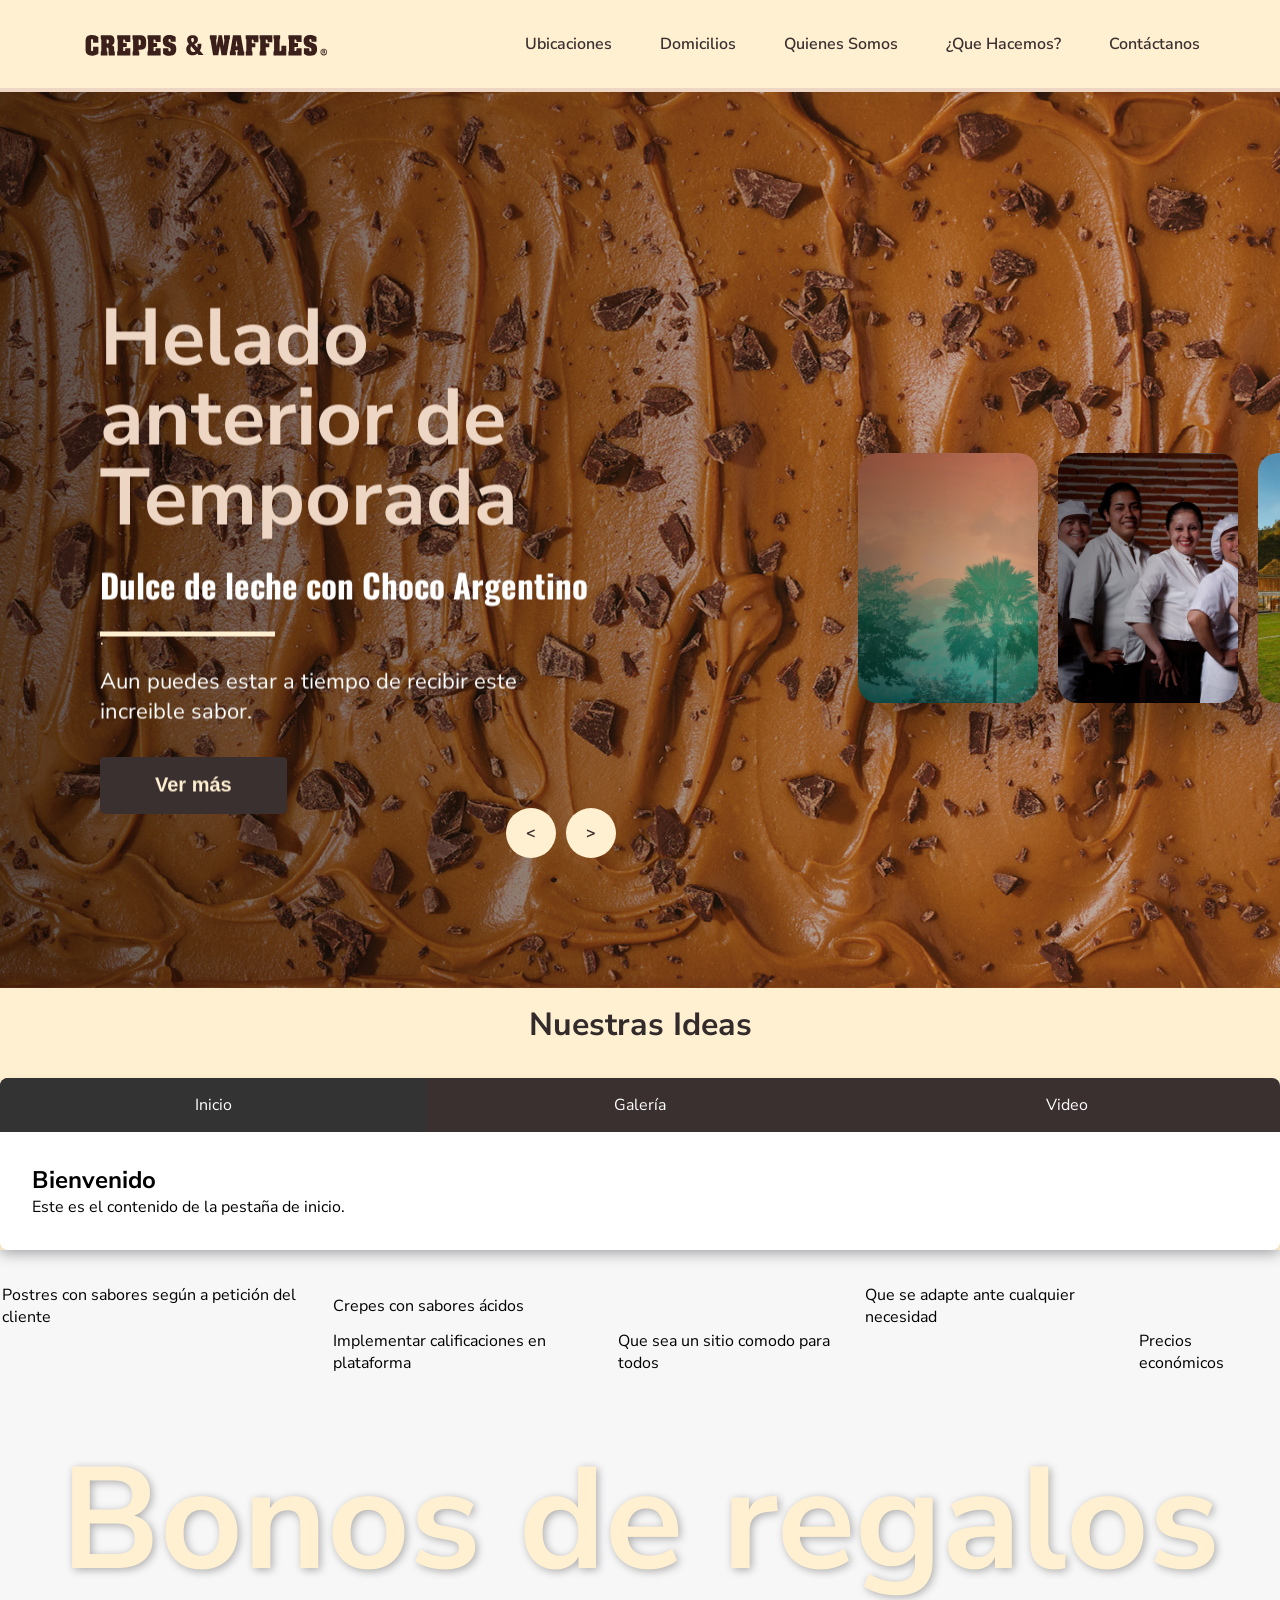
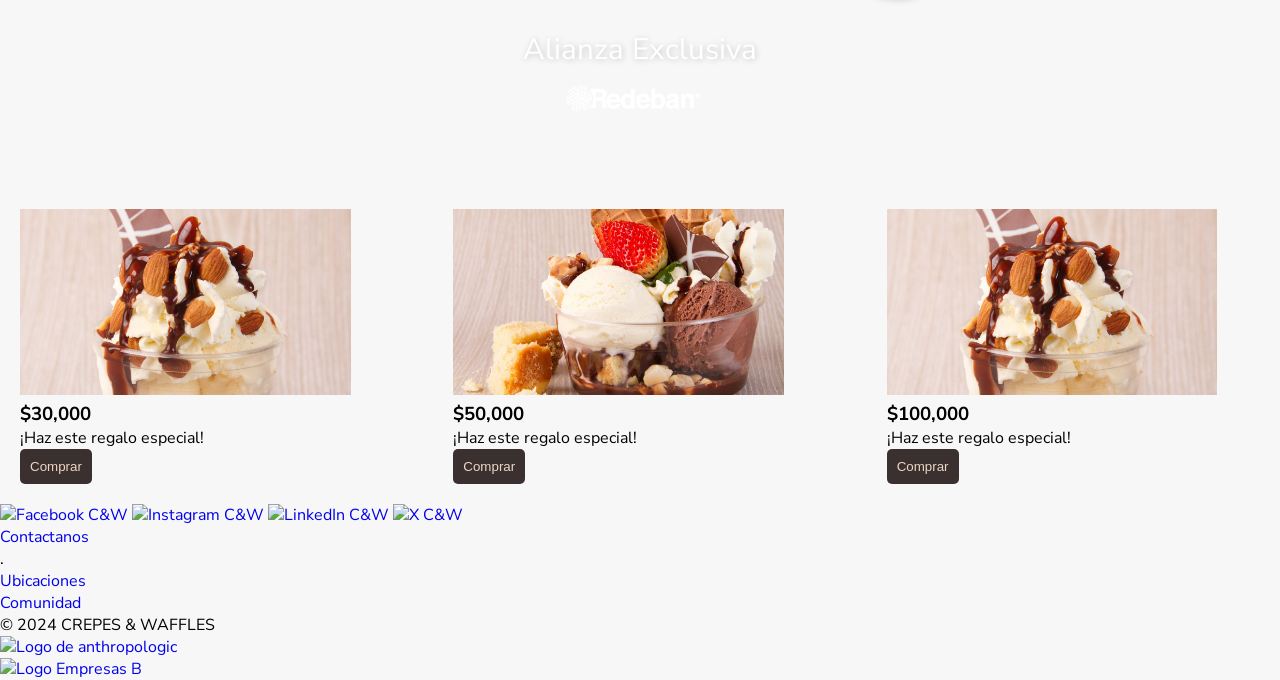
==== src/main/webapp/index.html @ 56df240e "first commit" ====
<!DOCTYPE html>
<html lang="es">
<head>
    <meta charset="UTF-8">
    <meta name="viewport" content="width=device-width, initial-scale=1.0">
    <title>Creps & Waffles</title>
    <!-- CSS -->
  <link rel="stylesheet" href="./css/main.css">
  <link rel="stylesheet" href="./css/waffle_section.css">
  <link rel="stylesheet" href="./css/footer.css"> 
  <link rel="stylesheet" href="https://cdnjs.cloudflare.com/ajax/libs/font-awesome/6.0.0-beta3/css/all.min.css">
    <link rel="stylesheet" href="CSS/INDEX_MENU.CSS">
    <link rel="preconnect" href="https://fonts.googleapis.com">
    <link rel="preconnect" href="https://fonts.gstatic.com" crossorigin>
    <link href="https://fonts.googleapis.com/css2?family=Nunito+Sans:ital,opsz,wght@0,6..12,200..1000;1,6..12,200..1000&display=swap" rel="stylesheet"> 
    <link href="https://fonts.googleapis.com/css2?family=Oswald:wght@200..700&display=swap" rel="stylesheet">
    <link rel="stylesheet" href="CSS/INDEX_SLIDER.CSS">
    <link rel="shortcut icon" href="/IMG/IMGS_HEADER/01_C&W_Logo_Moneda_Ag_2020.png" type="image/x-icon">
    <link rel="stylesheet" href="CSS/INDEX_TAB.CSS">
    <link rel="shortcut icon" href="/sites/default/files/favicon.ico" type="image/vnd.microsoft.icon">
    <link rel="stylesheet" href="CSS/INDEX_MAIN.css">
</head>
<body>
    <header class="header">
        <nav class="nav container">
           <div class="nav__data">
              <a href="#" class="nav__logo">
                <img src="IMG/IMGS_HEADER/logo.svg" alt="logo_empresa" width="250">
              </a>
              
              <div class="nav__toggle" id="nav-toggle">
                 <i class="ri-menu-line nav__burger"></i>
                 <i class="ri-close-line nav__close"></i>
              </div>
           </div>

           <!--=============== NAV MENU ===============-->
           <div class="nav__menu" id="nav-menu">
              <ul class="nav__list">
                 <li><a href="#" class="nav__link">Ubicaciones</a></li>

                 <li><a href="#" class="nav__link">Domicilios</a></li>

                 <li><a href="#" class="nav__link">Quienes Somos</a></li>

                 <li><a href="#" class="nav__link">¿Que Hacemos?</a></li>
                
                 <li><a href="#" class="nav__link">Contáctanos</a></li>
              </ul>
           </div>
        </nav>

        <div class="carousel">

            <div class="list">
    
    
                <div class="item" style="background-image: url(IMG/IMGS_HEADER/SINTEXTO\ Banner\ Antrho_0.jpg);">
                    
                    <div class="content">
                        <div class="title">Empresa B® Certificada</div>
                        <div class="name">Redefiniendo el significado del éxito</div>
                        <div class="separador">.</div>
                        <div class="des">Trabajamos por construir el futuro que soñamos.</div>
                        <div class="btn">
                            <button>Ver más</button>
                        </div>
                    </div>
    
                </div>
    
                <div class="item" style="background-image: url(IMG/IMGS_HEADER/BannerAnthro_1920x1080px-100\(1\).jpg);">
    
                    <div class="content">
                        <div class="title">Helado anterior de Temporada</div>
                        <div class="name">Dulce de leche con Choco Argentino</div>
                        <div class="separador">.</div>
                        <div class="des">Aun puedes estar a tiempo de recibir este increible sabor.</div>
                        <div class="btn">
                            <button>Ver más</button>
                        </div>
                    </div>
    
                </div>
    
                <div class="item" style="background-image: url(IMG/IMGS_HEADER/Banner-Antrho_Sintexto\ \(1\).jpg);">
                    
                    <div class="content">
                        <div class="title">SEMBRANDO ESPERANZA</div>
                        <div class="name">Un Arbol, Un menú</div>
                        <div class="separador">.</div>
                        <div class="des">102.302 árboles en el Bosque Seco Tropical de Colombia </div>
                        <div class="btn">
                            <button>Ver más</button>
                        </div>
                    </div>
    
                </div>
    
                <div class="item" style="background-image: url(IMG/IMGS_HEADER/bannertrabjanosotros.jpg);">
                    
                    <div class="content">
                        <div class="title">¡Trabaja con nosotros!</div>
                        <div class="name">Haz parte de nuestro equipo</div>
                        <div class="separador">.</div>
                        <div class="des">Aplica a las vacantes de nuestros puntos en Bogotá.</div>
                        <div class="btn">
                            <button>Ver más</button>
                        </div>
                    </div>
    
                </div>
    
                <div class="item" style="background-image: url(IMG/IMGS_HEADER/thumbnail_Banner_Antrho_La\ Leona_libre_0.jpg);">
                    
                    <div class="content">
                        <div class="title">La leona</div>
                        <div class="name">INSTITUCIÓN EDUCATIVA</div>
                        <div class="separador">.</div>
                        <div class="des">Somos la primera empresa de restaurantes en diseñar y construir un colegio público en Colombia</div>
                        <div class="btn">
                            <button>Ver más</button>
                        </div>
                    </div>
    
                </div>
    
                
                <div class="item" style="background-image: url(IMG/IMGS_HEADER/BannerAnthro_1920x1080px-100.jpg);">
                    
                    <div class="content">
                        <div class="title">Helado de Navidad</div>
                        <div class="name">Helado de Temporada</div>
                        <div class="separador">.</div>
                        <div class="des">Helado de vainilla, cerezas negras, almendras y especias con sabor a Navidad.</div>
                        <div class="btn">
                            <button>Ver más</button>
                        </div>
                    </div>
    
                </div>
    
            </div>
    
            <!--next prev button-->
            <div class="arrows">
                <button class="prev"><</button>
                <button class="next">></button>
            </div>
    
    
            <!-- time running -->
            <div class="timeRunning"></div>
    
        </div>

        <section class="ideas-section">
            <h1 class="ideas-title">Nuestras Ideas</h1>
            <i class="ri-arrow-down-s-line arrow-icon"></i>
         </section>

         <div class="tabs-container">
            <!-- Navegación de Tabs -->
            <ul class="tabs-nav">
              <li class="tab-link active" data-tab="tab-1">Inicio</li>
              <li class="tab-link" data-tab="tab-2">Galería</li>
              <li class="tab-link" data-tab="tab-3">Video</li>
            </ul>
        
            <!-- Contenido de Tabs -->
            <div id="tab-1" class="tab-content active">
              <h2>Bienvenido</h2>
              <p>Este es el contenido de la pestaña de inicio.</p>
            </div>
        
            <div id="tab-2" class="tab-content">
              <h2>Galería</h2>
              <p>Aquí puedes ver imágenes y más contenido.</p>
            </div>
        
            <div id="tab-3" class="tab-content">
              <h2>Video</h2>
              <!-- Video -->
              <div class="video-container">
                <video controls>
                  <source src="VIDEO/VIDEO_HEADER/Crepes & Waffles.mp4" type="video/mp4">
                  Tu navegador no soporta el elemento de video.
                </video>
              </div>
            </div>
          </div>
     </header>

    <main class="main">
        <!-- Waffle section -->
        <div class="waffle-section-container">
          <div class="waffle-section">
            <div class="table-waffle">
              <table>
                <tr>
                  <td>
                    <div>
                      <span>Postres con sabores según a petición del cliente</span>
                    </div>
                  </td>
                  <td>
                    <div>
                      <span>Crepes con sabores ácidos</span>
                    </div>
                  </td>
                  <td>
                    <!-- <div>
                      <span>ITEM</span>
                    </div> -->
                  </td>
                  <td>
                    <div>
                      <span>Que se adapte ante cualquier necesidad</span>
                    </div>
                  </td>
                  <td>
                    <!-- <div>
                      <span>ITEM</span>
                    </div> -->
                  </td>
                </tr>
                <tr>
                  <td>
                    <!-- <div>
                      <span>ITEM</span>
                    </div> -->
                  </td>
                  <td>
                    <div>
                      <span>Implementar calificaciones en plataforma</span>
                    </div>
                  </td>
                  <td>
                    <div>
                      <span>Que sea un sitio comodo para todos</span>
                    </div>
                  </td>
                  <td>
                    <!-- <div>
                      <span>ITEM</span>
                    </div> -->
                  </td>
                  <td>
                    <div>
                      <span>Precios económicos</span>
                    </div>
                  </td>
                </tr>
              </table>
            </div>
          </div>
        </div>
        <!-- End Waffle section -->

        <main>
          <section id="bonos-regalo" class="bonos-regalo-section">
              <div class="bonos-content">
                  <h1>Bonos de regalos</h1>
                  <p class="alianza-text">Alianza Exclusiva</p>
                  <img class="redeban-logo" src="IMG/IMGS_MAIN/Captura_de_pantalla_2024-11-18_142052-removebg-preview.png" alt="Redeban Logo" >
              </div>
          </section>
  
      <section class="cards-container">
          <!-- Tarjeta 1 -->
          <div class="card" id="card1">
              <div class="circle-image">
                  <img src="IMG/IMGS_MAIN/heladom3.jpeg" alt="Helado" width="50px">
              </div>
              <h3>$30,000</h3>
              <p>¡Haz este regalo especial!</p>
              <button class="comprar" onclick="showCustomizationScreen(1)">Comprar</button>
          </div>
          <!-- Tarjeta 2 -->
          <div class="card" id="card2">
              <div class="circle-image">
                  <img src="IMG/IMGS_MAIN/heladom2.jpeg" alt="Helado">
              </div>
              <h3>$50,000</h3>
              <p>¡Haz este regalo especial!</p>
              <button class="comprar" onclick="showCustomizationScreen(2)">Comprar</button>
          </div>
          <!-- Tarjeta 3 -->
          <div class="card" id="card3">
              <div class="circle-image">
                  <img src="IMG/IMGS_MAIN/heladom3.jpeg" alt="Helado">
              </div>
              <h3>$100,000</h3>
              <p>¡Haz este regalo especial!</p>
              <button class="comprar" onclick="showCustomizationScreen(3)">Comprar</button>
          </div>
      </section>
      
      <!-- Pantalla de Selección de Frutas -->
        <!-- Pantalla de Selección de Frutas -->
    <section id="fruit-selection-screen" style="display: none;">
      <div class="card-large">
          <h2>Personaliza tu tarjeta</h2>
          <div class="customization-container">
              <!-- Opciones de frutas a la izquierda -->
              <div class="fruits-grid">
                  <img class="fruit" data-fruit="mango" src="IMG/IMGS_MAIN/mango.jpg" alt="mango">
                  <img class="fruit" data-fruit="fresa" src="IMG/IMGS_MAIN/fresas.jpg" alt="Fresa">
                  <img class="fruit" data-fruit="uva" src="IMG/IMGS_MAIN/uva.jpeg" alt="Uva">
                  <img class="fruit" data-fruit="pera" src="IMG/IMGS_MAIN/pera.jpeg" alt="Pera">
                  <img class="fruit" data-fruit="kiwi" src="IMG/IMGS_MAIN/kiwi.jpeg" alt="kiwi">
                  <img class="fruit" data-fruit="manzana" src="IMG/IMGS_MAIN/manzna.jpeg" alt="manzana">
              </div>
              <!-- Vista previa a la derecha -->
              <div class="card-preview">
                  <h3>Vista previa de tu tarjeta</h3>
                  <img id="card-background" src="IMG/IMGS_MAIN/imagen previa.png" alt="Tarjeta personalizada">
              </div>
          </div>
          <!-- Formulario debajo de ambas -->
          <div class="card-preview">
              <h3><i class="fas fa-gift"></i> Completa los detalles de tu compra</h3>
              <form id="purchaseDetails">
                  <div class="form-group">
                      <label for="from"><i class="fas fa-user"></i> De:</label>
                      <input type="text" id="from" placeholder="Tu nombre" required>
                  </div>
                  <div class="form-group">
                      <label for="to"><i class="fas fa-user-friends"></i> Para:</label>
                      <input type="text" id="to" placeholder="Nombre del destinatario" required>
                  </div>
                  <div class="form-group">
                      <label for="email"><i class="fas fa-envelope"></i> Email:</label>
                      <input type="email" id="email" placeholder="Correo electrónico del destinatario" required>
                  </div>
                  <div class="form-group">
                      <label for="message"><i class="fas fa-comment"></i> Mensaje:</label>
                      <textarea id="message" placeholder="Escribe tu mensaje" required></textarea>
                  </div>
                  <button type="submit" id="purchaseButton" class="update-button"><i class="fas fa-check-circle"></i> Finalizar Compra</button>
              </form>
          </div>
      </div>
      <button id="more-options" onclick="showCustomizationScreen()">Más opciones</button>
      <p id="successMessage" style="display:none;">¡Has generado tu compra exitosamente!</p>
  </section>
      </main>
         <!-- Footer section -->
  <footer class="footer-section">
    <!-- Redes sociales -->
    <div class="red-social-box">
      <a class="img-box" href="https://www.facebook.com/CrepesyWafflesOficial" target="_blank">
        <img src="./img/IMGS_FOOTER/Facebook C&W.svg" alt="Facebook C&W">
      </a>
      <a class="img-box" href="https://www.instagram.com/crepesywaffles/?hl=es-la" target="_blank">
        <img src="./img/IMGS_FOOTER//Instatgram C&W.svg" alt="Instagram C&W">
      </a>
      <a class="img-box" href="https://www.linkedin.com/company/crepes-y-waffles" target="_blank">
        <img src="./img/IMGS_FOOTER//LinkedIn C&W.svg" alt="LinkedIn C&W">
      </a>
      <a class="img-box" href="https://x.com/CrepesWafflesCo" target="_blank">
        <img src="./img/IMGS_FOOTER//X C&W.svg" alt="X C&W">
      </a>
    </div>
    <!-- End Redes sociales -->

    <!-- Links -->
    <div class="links-box">
      <ul>
        <li><a href="#" target="_blank">Contactanos</a></li> 
        .
        <li><a href="https://domicilios.crepesywaffles.com/ubicaciones/" target="_blank">Ubicaciones</a></li>
        <li><a href="#" target="_blank">Comunidad</a></li>
      </ul>
    </div>
    <!-- End Links -->

    <!-- Marca y otros -->
    <div class="trend-box">
      <ul>
        <li>&copy; 2024 CREPES & WAFFLES</li>
        <li>
          <a href="www.anthropologic.co" target="_blank">
            <img src="./img/IMGS_FOOTER//Logo_anthropologic.png" alt="Logo de anthropologic">
          </a>
        </li>
      </ul>
    </div>
    <!-- End Marca y otros -->

    <!-- Empresas B -->
    <div class="b-logo-box">
      <a class="img-box" href="https://www.sistemab.org/" target="_blank">
        <img src="./img/IMGS_FOOTER/Logo_Empresas_B.png" alt="Logo Empresas B">
      </a>
    </div>
    <!-- End Empresas B -->
    </footer>
    <script src="JS/Header.js"></script>
    <script src="JS/intracciones.js"></script>
</body>
</html>
---- src/main/webapp/CSS/INDEX_MENU.CSS ----
/*=============== GOOGLE FONTS ===============*/
@import url("https://fonts.googleapis.com/css2?family=Montserrat:wght@400;600&display=swap");

/*=============== VARIABLES CSS ===============*/
:root {
  --header-height: 3.5rem;

  /*========== Colors ==========*/
  /*Color mode HSL(hue, saturation, lightness)*/
  --black-color: #FFF0D1;
  --black-color-light: #eed6c4;
  --black-color-lighten: #eed6c4;
  --white-color: #3B3030;
  --body-color: hsl(220, 100%, 97%);

  /*========== Font and typography ==========*/
  /*.5rem = 8px | 1rem = 16px ...*/
  --body-font: "Nunito Sans", sans-serif;;
  --normal-font-size: .938rem;

  /*========== Font weight ==========*/
  --font-regular: 400;
  --font-semi-bold: 600;

  /*========== z index ==========*/
  --z-tooltip: 10;
  --z-fixed: 100;
}

/*========== Responsive typography ==========*/
@media screen and (min-width: 1024px) {
  :root {
    --normal-font-size: 1rem;
  }
}

/*=============== BASE ===============*/
* {
  box-sizing: border-box;
  padding: 0;
  margin: 0;
}

body {
  font-family: var(--body-font);
  font-size: var(--normal-font-size);
  background-color: var(--body-color);
}

ul {
  list-style: none;
  /* Color highlighting when pressed on mobile devices */
  /*-webkit-tap-highlight-color: transparent;*/
}

a {
  text-decoration: none;
}

/*=============== REUSABLE CSS CLASSES ===============*/
.container {
  max-width: 1120px;
  margin-inline: 1.5rem;
}

/*=============== HEADER ===============*/
.header {
  top: 0;
  left: 0;
  width: 100%;
  background-color: var(--black-color);
  box-shadow: 0 2px 16px hsla(220, 32%, 8%, .3);
  position: relative; /* Alternativa a fixed */
  top: 0;
   z-index: 1000;
  }
  
  
/*=============== NAV ===============*/
.nav {
  height: var(--header-height);
}

.nav__logo, 
.nav__burger, 
.nav__close {
  color: var(--white-color);
}

.nav__data {
  height: 100%;
  display: flex;
  justify-content: space-between;
  align-items: center;
}

.nav__logo {
  display: inline-flex;
  align-items: center;
  column-gap: .25rem;
  font-weight: var(--font-semi-bold);
  /* Color highlighting when pressed on mobile devices */
  /*-webkit-tap-highlight-color: transparent;*/
}

.nav__logo i {
  font-weight: initial;
  font-size: 1.25rem;
}

.nav__toggle {
  position: relative;
  width: 32px;
  height: 32px;
}

.nav__burger, 
.nav__close {
  position: absolute;
  width: max-content;
  height: max-content;
  inset: 0;
  margin: auto;
  font-size: 1.25rem;
  cursor: pointer;
  transition: opacity .1s, transform .4s;
}

.nav__close {
  opacity: 0;
}

/* Navigation for mobile devices */
@media screen and (max-width: 1118px) {
  .nav__menu {
    position: absolute;
    left: 0;
    top: 2.5rem;
    width: 100%;
    height: calc(100vh - 3.5rem);
    overflow: auto;
    pointer-events: none;
    opacity: 0;
    transition: top .4s, opacity .3s;
  }
  .nav__menu::-webkit-scrollbar {
    width: 0;
  }
  .nav__list {
    background-color: var(--black-color);
    padding-top: 1rem;
  }
}

.nav__link {
  color: var(--white-color);
  background-color: var(--black-color);
  font-weight: var(--font-semi-bold);
  padding: 1.25rem 1.5rem;
  display: flex;
  justify-content: space-between;
  align-items: center;
  transition: background-color .3s;
}

.nav__link:hover {
  background-color: var(--black-color-light);
}

/* Show menu */
.show-menu {
  opacity: 1;
  top: 3.5rem;
  pointer-events: initial;
}

/* Show icon */
.show-icon .nav__burger {
  opacity: 0;
  transform: rotate(90deg);
}
.show-icon .nav__close {
  opacity: 1;
  transform: rotate(90deg);
}

/*=============== DROPDOWN ===============*/
.dropdown__item {
  cursor: pointer;
}

.dropdown__arrow {
  font-size: 1.25rem;
  font-weight: initial;
  transition: transform .4s;
}

.dropdown__link, 
.dropdown__sublink {
  padding: 1.25rem 1.25rem 1.25rem 2.5rem;
  color: var(--white-color);
  background-color: var(--black-color-light);
  display: flex;
  align-items: center;
  column-gap: .5rem;
  font-weight: var(--font-semi-bold);
  transition: background-color .3s;
}

.dropdown__link i, 
.dropdown__sublink i {
  font-size: 1.25rem;
  font-weight: initial;
}

.dropdown__link:hover, 
.dropdown__sublink:hover {
  background-color: var(--black-color);
}

.dropdown__menu, 
.dropdown__submenu {
  max-height: 0;
  overflow: hidden;
  transition: max-height .4s ease-out;
}

/* Show dropdown menu & submenu */
.dropdown__item:hover .dropdown__menu, 
.dropdown__subitem:hover > .dropdown__submenu {
  max-height: 1000px;
  transition: max-height .4s ease-in;
}

/* Rotate dropdown icon */
.dropdown__item:hover .dropdown__arrow {
  transform: rotate(180deg);
}

/*=============== DROPDOWN SUBMENU ===============*/
.dropdown__add {
  margin-left: auto;
}

.dropdown__sublink {
  background-color: var(--black-color-lighten);
}

/*=============== BREAKPOINTS ===============*/
/* For small devices */
@media screen and (max-width: 340px) {
  .container {
    margin-inline: 1rem;
  }

  .nav__link {
    padding-inline: 1rem;
  }
}

/* For large devices */
@media screen and (min-width: 1118px) {
  .container {
    margin-inline: auto;
  }

  .nav {
    height: calc(var(--header-height) + 2rem);
    display: flex;
    justify-content: space-between;
  }
  .nav__toggle {
    display: none;
  }
  .nav__list {
    height: 100%;
    display: flex;
    column-gap: 3rem;
  }
  .nav__link {
    height: 100%;
    padding: 0;
    justify-content: initial;
    column-gap: .25rem;
  }
  .nav__link:hover {
    background-color: transparent;
  }

  .dropdown__item, 
  .dropdown__subitem {
    position: relative;
  }

  .dropdown__menu, 
  .dropdown__submenu {
    max-height: initial;
    overflow: initial;
    position: absolute;
    left: 0;
    top: 6rem;
    opacity: 0;
    pointer-events: none;
    transition: opacity .3s, top .3s;
  }

  .dropdown__link, 
  .dropdown__sublink {
    padding-inline: 1rem 3.5rem;
  }

  .dropdown__subitem .dropdown__link {
    padding-inline: 1rem;
  }

  .dropdown__submenu {
    position: absolute;
    left: 100%;
    top: .5rem;
  }

  /* Show dropdown menu */
  .dropdown__item:hover .dropdown__menu {
    opacity: 1;
    top: 5.5rem;
    pointer-events: initial;
    transition: top .3s;
  }

  /* Show dropdown submenu */
  .dropdown__subitem:hover > .dropdown__submenu {
    opacity: 1;
    top: 0;
    pointer-events: initial;
    transition: top .3s;
  }
}
---- src/main/webapp/CSS/INDEX_SLIDER.CSS ----
@import url("https://fonts.googleapis.com/css2?family=Montserrat:wght@400;600&display=swap");


body {
    position: static; /* Elimina cualquier restricción */
    overflow-y: auto; /* Habilita el scroll vertical */
  }
  
/* carousel */

.carousel{
    width: auto;
    height: 100vh;
    overflow: hidden;
    position: relative;
}

.carousel .list .item{
    width: 180px;
    height: 250px;
    position: absolute;
    top: 60%;
    transform: translateY(-70%);
    left: 70%;
    border-radius: 20px;
    box-shadow: 0 25px 50px rgba(0, 0, 0, 0.3);
    background-position: 50% 50%;
    background-size: cover;
    z-index: 100;
    transition: 1s;
}

.carousel .list .item:nth-child(1),
.carousel .list .item:nth-child(2){
    top: 0;
    left: 0;
    transform: translate(0, 0);
    border-radius: 0;
    width: 100%;
    height: 100%;
}

.carousel .list .item:nth-child(3){
    left: 67%;
}

.carousel .list .item:nth-child(4){
    left: calc(67% + 200px);
}

.carousel .list .item:nth-child(5){
    left: calc(67% + 400px);
}

.carousel .list .item:nth-child(6){
    left: calc(67% + 600px);
}

.carousel .list .item:nth-child(n+7){
    left: calc(67% + 800px);
    opacity: 0;
}





.list .item .content{
    position: absolute;
    top: 52%;
    left: 100px;
    transform: translateY(-50%);
    width: 500px;
    text-align: left;
    color: #fff;
    display: none;
}

.list .item:nth-child(2) .content{
    display: block;
}

.content .title{
    font-size: 80px;
    color: #eed6c4;
    font-weight: bold;
    line-height: 1;
    margin: 30px 0px 30px 0px;
    opacity: 0;
    animation: animate 1s ease-in-out 0.3s 1 forwards;
}

.content .separador{

    width: 35%;
    height: 5px;
    margin: 30px 0px 30px 0px;
    background-color: #FFF0D1;
    line-height: 1;

    opacity: 0;
    animation: animate 1s ease-in-out 0.3s 1 forwards;
}

.content .name{
    font-size: 33px;
    font-weight: bold;
    line-height: 1;
    margin: 30px 0px 30px 0px;
    font-family: "Oswald", system-ui;
    opacity: 0;
    animation: animate 1s ease-in-out 0.6s 1 forwards;
}

.content .des{
    margin-top: 10px;
    margin-bottom: 20px;
    font-size: 22px;
    margin-left: 5px;
    margin: 30px 0px 30px 0px;
    opacity: 0;
    animation: animate 1s ease-in-out 0.9s 1 forwards;
}

.content .btn{
    margin-left: 5px;
    margin: 30px 0px 30px 0px;
    opacity: 0;
    animation: animate 1s ease-in-out 1.2s 1 forwards;
}

.content .btn button{
    padding:17px 55px;
    border: none;
    border-radius: 5%;
    background-color: #3B3030;
    cursor: pointer;
    font-size: 20px;
    color: #FFF0D1;
    font-weight: bold
}

.content .btn button:nth-child(1){
    margin-right: 15px;
}

.content .btn button:nth-child(2){
    background: transparent;
    color: #14ff72cb;
    border: 2px solid #fff;
    transition: 0.3s;
}

.content .btn button:nth-child(2):hover{
    background-color: #eed6c4;
    color: #fff;
    border-color: #eed6c4;
}


@keyframes animate {
    
    from{
        opacity: 0;
        transform: translate(0, 100px);
        filter: blur(33px);
    }

    to{
        opacity: 1;
        transform: translate(0);
        filter: blur(0);
    }
}

/* Carousel */






/* next prev arrows */

.arrows{
    position: absolute;
    top: 80%;
    right: 37%;
    z-index: 100;
    width: 300px;
    max-width: 30%;
    display: flex;
    gap: 10px;
    align-items: center;
}

.arrows button{
    width: 50px;
    height: 50px;
    border-radius: 50%;
    background-color: #FFF0D1;
    color: #3B3030;
    border: none;
    outline: none;
    font-size: 16px;
    font-family: "Nunito Sans", sans-serif;
    font-weight: bold;
    transition: .5s;
    cursor: pointer;
}

.arrows button:hover{
    background: #3B3030;
    color: #eed6c4;
}


/* time running */
.carousel .timeRunning{
    position: absolute;
    z-index: 1000;
    width: 0%;
    height: 4px;
    background-color: #eed6c4;
    left: 0;
    top: 0;
    animation: runningTime 7s linear 1 forwards;
}

@keyframes runningTime {
    
    from{width: 0%;}
    to{width: 100%;}

}



/* Responsive Design */

@media screen and (max-width: 999px){
    
    
    .list .item .content{
        left: 10px;
    }

    .content .title, .content .name{
        font-size: 70px;
    }

    .content .des{
        font-size: 16px;
    }

}

@media screen and (max-width: 690px){
    header nav a{
        font-size: 14px;
        margin-right: 0;
    }

    .carousel .list .item{
        top: 82%;
    }
    .arrows{
        top: 80%;
    right: 65%;
    }
    .list .item .content{
        width: auto;
        top: 40%;
    }

    .content .title, .content .name{
        font-size: 45px;
    }

    .content .btn button{
        padding: 10px 15px;
        font-size: 14px;
    }
    .nav__logo {
        position: fixed;
        top: 1rem;
        left: 1rem;
        z-index: 2500;
      }
      
      .nav__toggle {
        position: fixed;
        top: 1rem;
        right: 1rem;
        z-index: 3000;
        width: 32px;
        height: 32px;
        cursor: pointer;
      }
      
      .nav__burger,
      .nav__close {
        position: absolute;
        width: 100%;
        height: 100%;
        display: flex;
        align-items: center;
        justify-content: center;
        font-size: 1.5rem;
      }
      
      .nav__burger {
        opacity: 1;
        transform: rotate(0);
        transition: opacity 0.3s ease, transform 0.3s ease;
      }
      
      .nav__close {
        opacity: 0;
        transform: rotate(90deg);
        transition: opacity 0.3s ease, transform 0.3s ease;
      }
      
      .show-icon .nav__burger {
        opacity: 0;
        transform: rotate(90deg);
      }
      
      .show-icon .nav__close {
        opacity: 1;
        transform: rotate(0);
      }
      .nav__list {
        padding-top: 3rem; /* Ajusta el espacio superior según lo necesario */
      }
      
      #nav-menu {
        position: fixed;
        top: 0;
        left: 0;
        width: 100%;
        height: 100vh;
        background-color: var(--black-color);
        z-index: 2000;
        opacity: 0;
        pointer-events: none;
        transition: opacity 0.3s ease-in-out;
      }
      
      #nav-menu.show-menu {
        opacity: 1;
        pointer-events: auto;
      }
      
      
}

.ideas-section {
    text-align: center;
    color: #332b2b; /* Color de texto similar al de la imagen */
 }
 
 .ideas-title {
    margin: 15px 0px 15px 0px ;
    font-size: 2rem; /* Tamaño del texto */
    margin-bottom: 1rem;
 }
 
 .arrow-icon {
    font-size: 2rem; /* Tamaño de la flecha */
    color: #332b2b; /* Mismo color que el texto */
 }
---- src/main/webapp/CSS/INDEX_TAB.CSS ----
@import url("https://fonts.googleapis.com/css2?family=Montserrat:wght@400;600&display=swap");

/* Estilo General */
  
  .tabs-container {
    max-width: 100%;
    margin: 2rem auto;
    background: #fff;
    border-radius: 8px;
    overflow: hidden;
    box-shadow: 0 4px 10px rgba(0, 0, 0, 0.1);
  }
  
  /* Navegación de Tabs */
  .tabs-nav {
    display: flex;
    background: #3B3030;
    list-style: none;
    margin: 0;
    padding: 0;
  }
  
  .tabs-nav li {
    flex: 1;
    text-align: center;
    padding: 1rem;
    cursor: pointer;
    color: #fff;
    transition: background 0.3s;
  }
  
  .tabs-nav li:hover {
    background: #575757;
  }
  
  .tabs-nav .active {
    background: #333;
  }
  
  /* Contenido de Tabs */
  .tab-content {
    display: none;
    padding: 2rem;
  }
  
  .tab-content.active {
    display: block;
  }
  
  /* Video */
  .video-container {
    position: relative;
    padding-top: 56.25%; /* 16:9 Aspect Ratio */
    background-color: #000;
  }
  
  .video-container video {
    position: absolute;
    top: 0;
    left: 0;
    width: 100%;
    height: 100%;
  }
  
  /* Estilo Responsivo */
@media screen and (max-width: 768px) {
    .tabs-nav li {
      font-size: 0.875rem; /* Reduce el tamaño de la fuente en pantallas pequeñas */
      padding: 0.75rem;
    }
  
    .tab-content {
      padding: 1rem; /* Reduce los márgenes del contenido */
    }
  }
  
  @media screen and (max-width: 480px) {
    .tabs-container {
      margin: 1rem; /* Reduce el margen en pantallas pequeñas */
    }
  
    .tabs-nav {
      flex-direction: column; /* Cambia a diseño vertical en pantallas muy pequeñas */
    }
  
    .tabs-nav li {
      text-align: left; /* Alinea el texto a la izquierda */
      padding: 0.5rem 1rem;
    }
  }
---- src/main/webapp/CSS/INDEX_MAIN.css ----
/*=============== GOOGLE FONTS ===============*/
@import url("https://fonts.googleapis.com/css2?family=Montserrat:wght@400;600&display=swap");

body {
    font-family: "Nunito Sans", sans-serif;
    background-color: #f7f7f7;
    margin: 0;
    padding: 0;
}


/* Sección de Bonos de Regalo */
.bonos-regalo-section {
    margin-top: 2%;
    position: relative;
    width: 100%;
    height: auto; /* Ajusta según el tamaño deseado */
    background: url('/IMG/IMGS_MAIN/imagen.png') no-repeat center center/cover; /* Imagen de fondo de los bonos */
    display: flex;
    align-items: center;
    justify-content: center;
    text-align: center;
    padding: 20px;
}

.bonos-content {
    color: #3B3030; /* Color marrón oscuro similar al de la imagen */
}

.bonos-content h1 {
    font-size: 9rem; /* Tamaño de fuente grande para destacar */
    font-weight: bold;
    text-shadow: 2px 2px 8px rgba(0, 0, 0, 0.3); /* Sombra para dar profundidad */
    margin-bottom: 10px;
    color: #FFF0D1;
}

.alianza-text {
    font-size: 1.85rem; /* Tamaño más pequeño para destacar "Alianza Exclusiva" */
    font-weight: 400;
    color: #fff;
    text-shadow: 1px 1px 6px rgba(0, 0, 0, 0.2); /* Sombra para visibilidad sobre el fondo */
}

.redeban-logo {
    margin-top: 10px;
    width: 180px; /* Ajusta el tamaño del logo según el diseño */
    filter: brightness(0) invert(1); /* Opcional: para que el logo destaque en un fondo claro */
}


.cards-container {
    display: flex;
    justify-content: center;
    gap: 20px;
    margin: 20px;
    width: 100%;
    margin-top: 5%;
}

/* Ajustar el contenedor general */
.customization-container {
    display: flex;
    justify-content: space-between;
    gap: 20px;
    margin-bottom: 20px;
}

/* Opciones de frutas a la izquierda */
.fruits-grid {
    flex: 1;
    display: grid;
    grid-template-columns: repeat(auto-fit, minmax(100px, 1fr));
    gap: 20px;
    justify-content: start;
}

.fruits-grid img {
    width: 100px; /* Tamaño fijo y manejable */
    height: 100px; /* Mantener proporción cuadrada */
    border-radius: 50%;
    object-fit: cover; /* Ajuste para evitar deformaciones */
    cursor: pointer;
}

/* Vista previa a la derecha */
.card-preview {
    flex: 1;
    text-align: center;
}

.card-preview img {
    width: 100%; /* Ocupa todo el ancho del contenedor */
    max-width: 300px; /* Limitar tamaño máximo */
    margin: 0 auto;
    display: block;
    margin-bottom: 5%;
}

/* Estilo del formulario debajo de las opciones */
.form-group {
    margin-bottom: 1.5rem;
    display: flex;
    flex-direction: column;
}

.form-group label {
    margin-bottom: 0.5rem;
    font-weight: 500;
    color: #555;
    display: flex;
    align-items: center;
}

.form-group label i {
    margin-right: 8px;
}

.form-group input, .form-group textarea {
    padding: 0.75rem;
    border-radius: 5px;
    border: 1px solid #ccc;
    transition: border-color 0.3s;
    font-size: 1rem;
}

.form-group input:focus, .form-group textarea:focus {
    border-color: #007bff;
    outline: none;
}

/* Estilo del Botón */
.update-button {
    background-color: #28a745;
    color: #fff;
    padding: 0.75rem 1.5rem;
    border: none;
    border-radius: 5px;
    cursor: pointer;
    font-weight: bold;
    font-size: 1.2rem;
    width: 100%;
    transition: background-color 0.3s;
    display: flex;
    align-items: center;
    justify-content: center;
}

.update-button i {
    margin-right: 10px;
}

.update-button:hover {
    background-color: #218838;
}
.card-preview form {
    margin-top: 20px;
    text-align: left;
}

.card-preview input,
.card-preview textarea {
    width: 100%;
    padding: 10px;
    margin-bottom: 15px;
    border-radius: 5px;
    border: 1px solid #ccc;
}

.card img{
    width: 80%;
}

.card-preview button {
    background-color: #4CAF50;
    color: white;
    padding: 10px;
    border: none;
    border-radius: 5px;
    cursor: pointer;
    width: 100%;
}

.card-preview button:hover {
    background-color: #45a049;
}

/* Asegurarse de que el contenedor de personalización se vea bien */
.card-large {
    background-color: #fff;
    border: 1px solid #ccc;
    border-radius: 10px;
    padding: 20px;
    box-shadow: 0 4px 8px rgba(0, 0, 0, 0.1);
    position: relative;
    margin: 20px auto;
    max-width: 800px; /* Tamaño más grande para ajustarse mejor */
}

button {
    background-color: #3B3030;
    color: #eed6c4;
    padding: 10px;
    border: none;
    border-radius: 5px;
    cursor: pointer;
    border-color: #3B3030 10px;
}

button:hover {
    background-color: #FFF0D1;
    color: #3B3030;
}

#fruit-selection-screen {
    text-align: center;
    margin-top: 60px;
}

/* Ajustar la imagen de vista previa */
.card-preview img {
    width: 100%; /* Ocupa todo el ancho del contenedor */
    max-width: 400px; /* Limitar tamaño máximo */
    margin: 0 auto;
    display: block;
}

/* Estilo del formulario */
#purchase-form {
    background-color: #fff;
    border: 1px solid #ccc;
    border-radius: 10px;
    padding: 20px;
    max-width: 500px;
    margin: 20px auto;
    box-shadow: 0px 4px 8px rgba(0, 0, 0, 0.1);
}

#purchase-form input,
#purchase-form textarea {
    width: 100%; /* Ocupa todo el ancho del formulario */
    padding: 10px;
    margin-bottom: 15px;
    border-radius: 5px;
    border: 1px solid #ccc;
}

#purchase-form button {
    background-color: #4CAF50;
    color: white;
    padding: 10px;
    border: none;
    border-radius: 5px;
    cursor: pointer;
    width: 100%;
}

#purchase-form button:hover {
    background-color: #45a049;
}
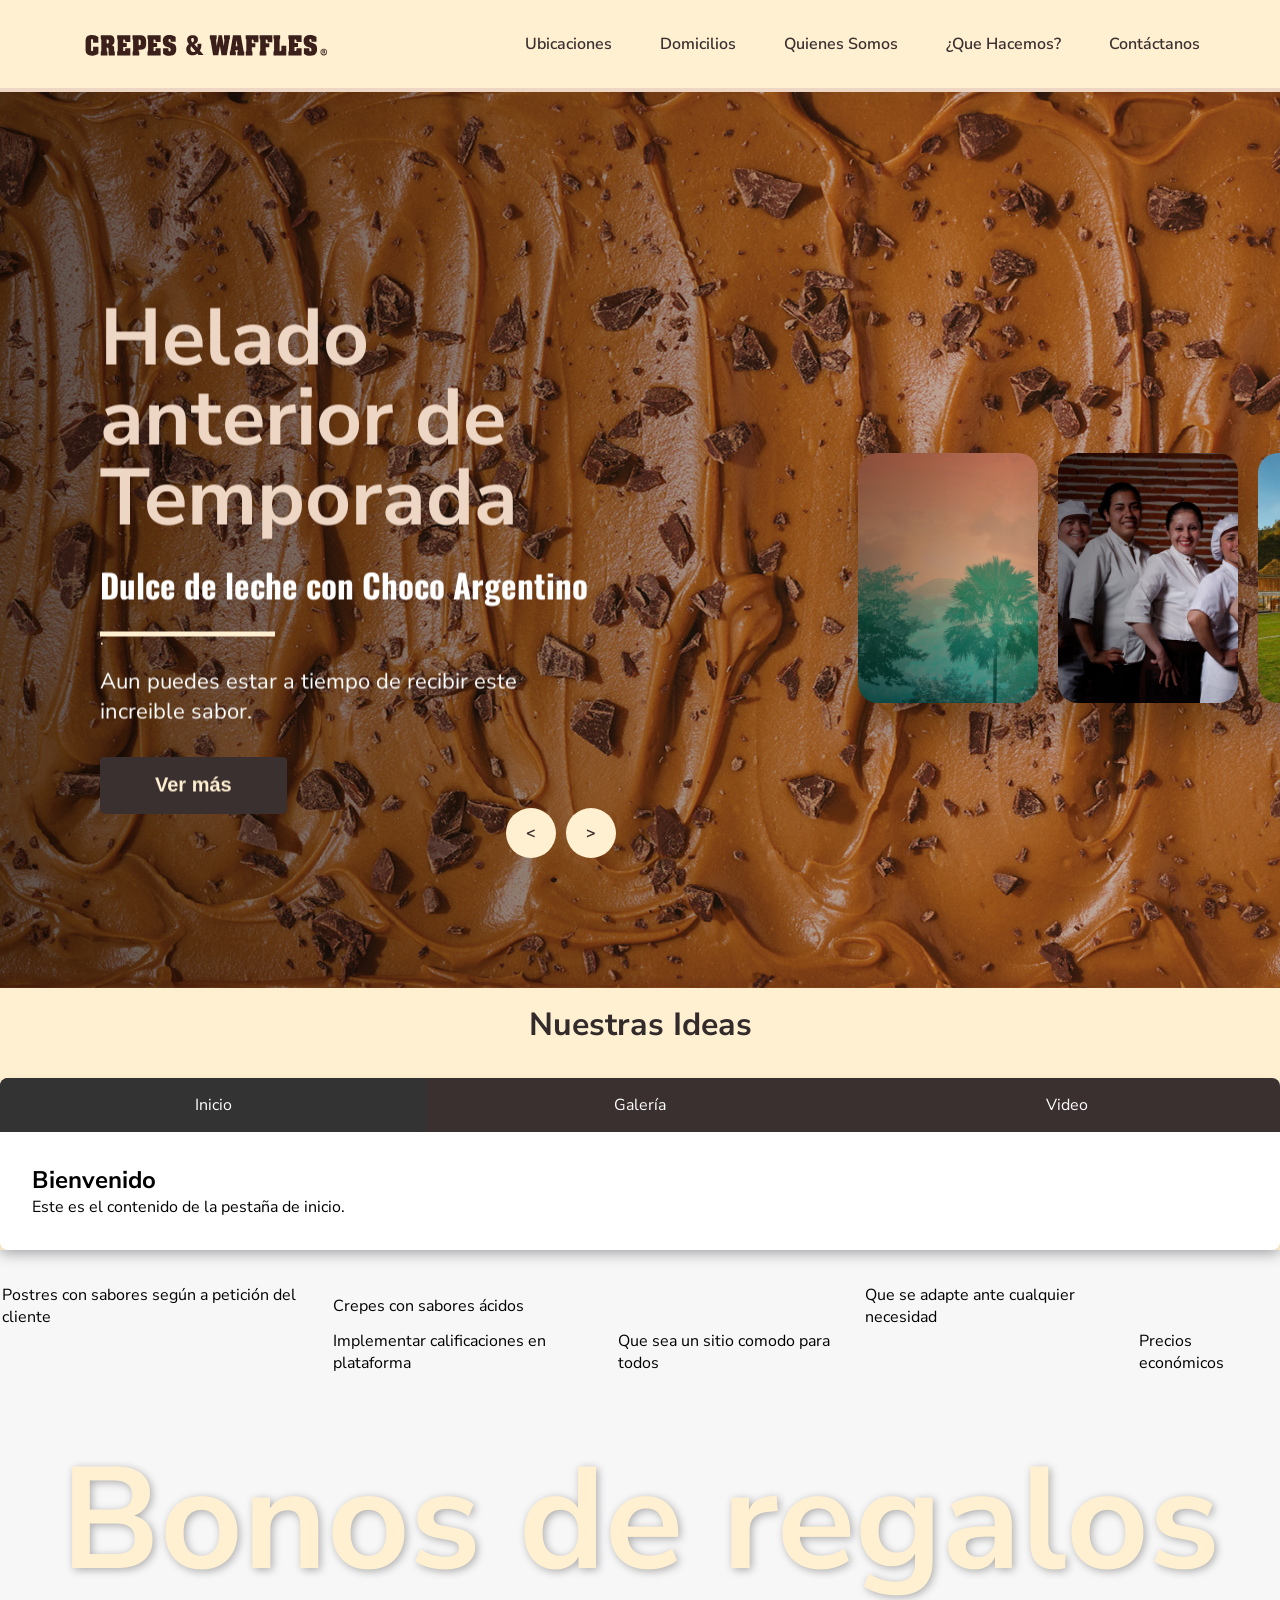
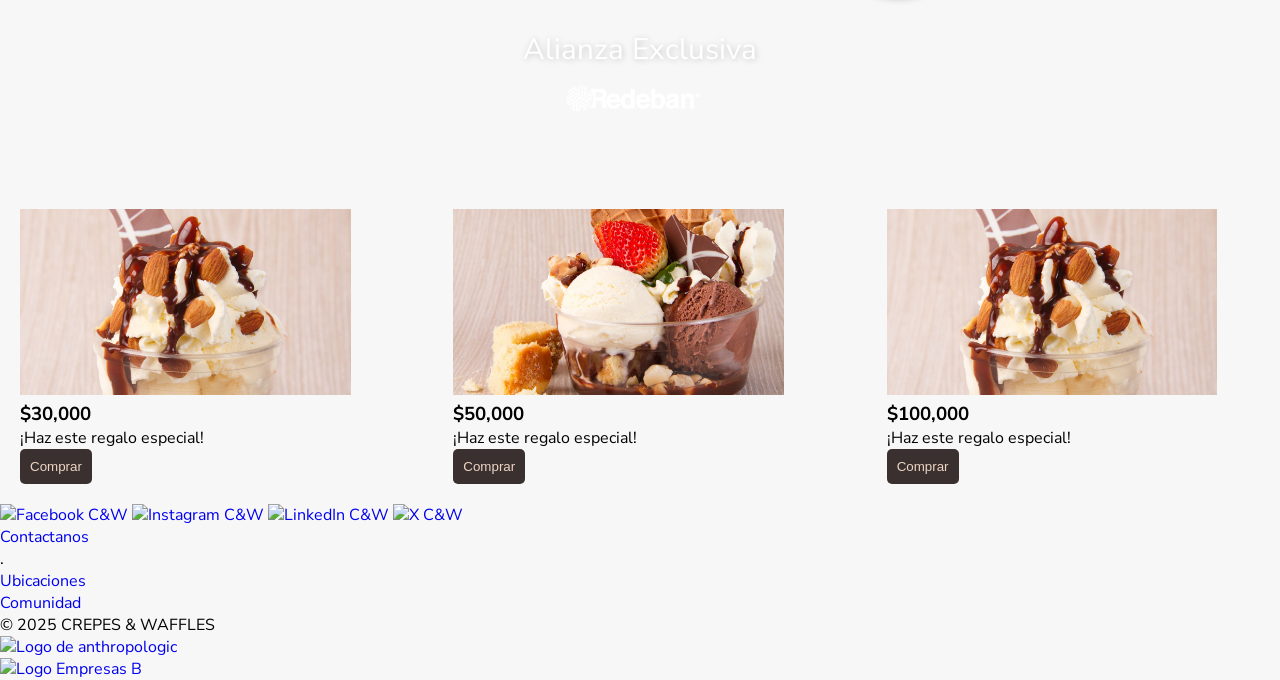
==== commit 48ee8172: "Merge pull request #1 from Camilo-a-g-d/desarrollo CAMBIOS 2025" ====
--- a/src/main/webapp/index.html
+++ b/src/main/webapp/index.html
@@ -378,7 +378,7 @@
     <!-- Marca y otros -->
     <div class="trend-box">
       <ul>
-        <li>&copy; 2024 CREPES & WAFFLES</li>
+        <li>&copy; 2025 CREPES & WAFFLES</li>
         <li>
           <a href="www.anthropologic.co" target="_blank">
             <img src="./img/IMGS_FOOTER//Logo_anthropologic.png" alt="Logo de anthropologic">
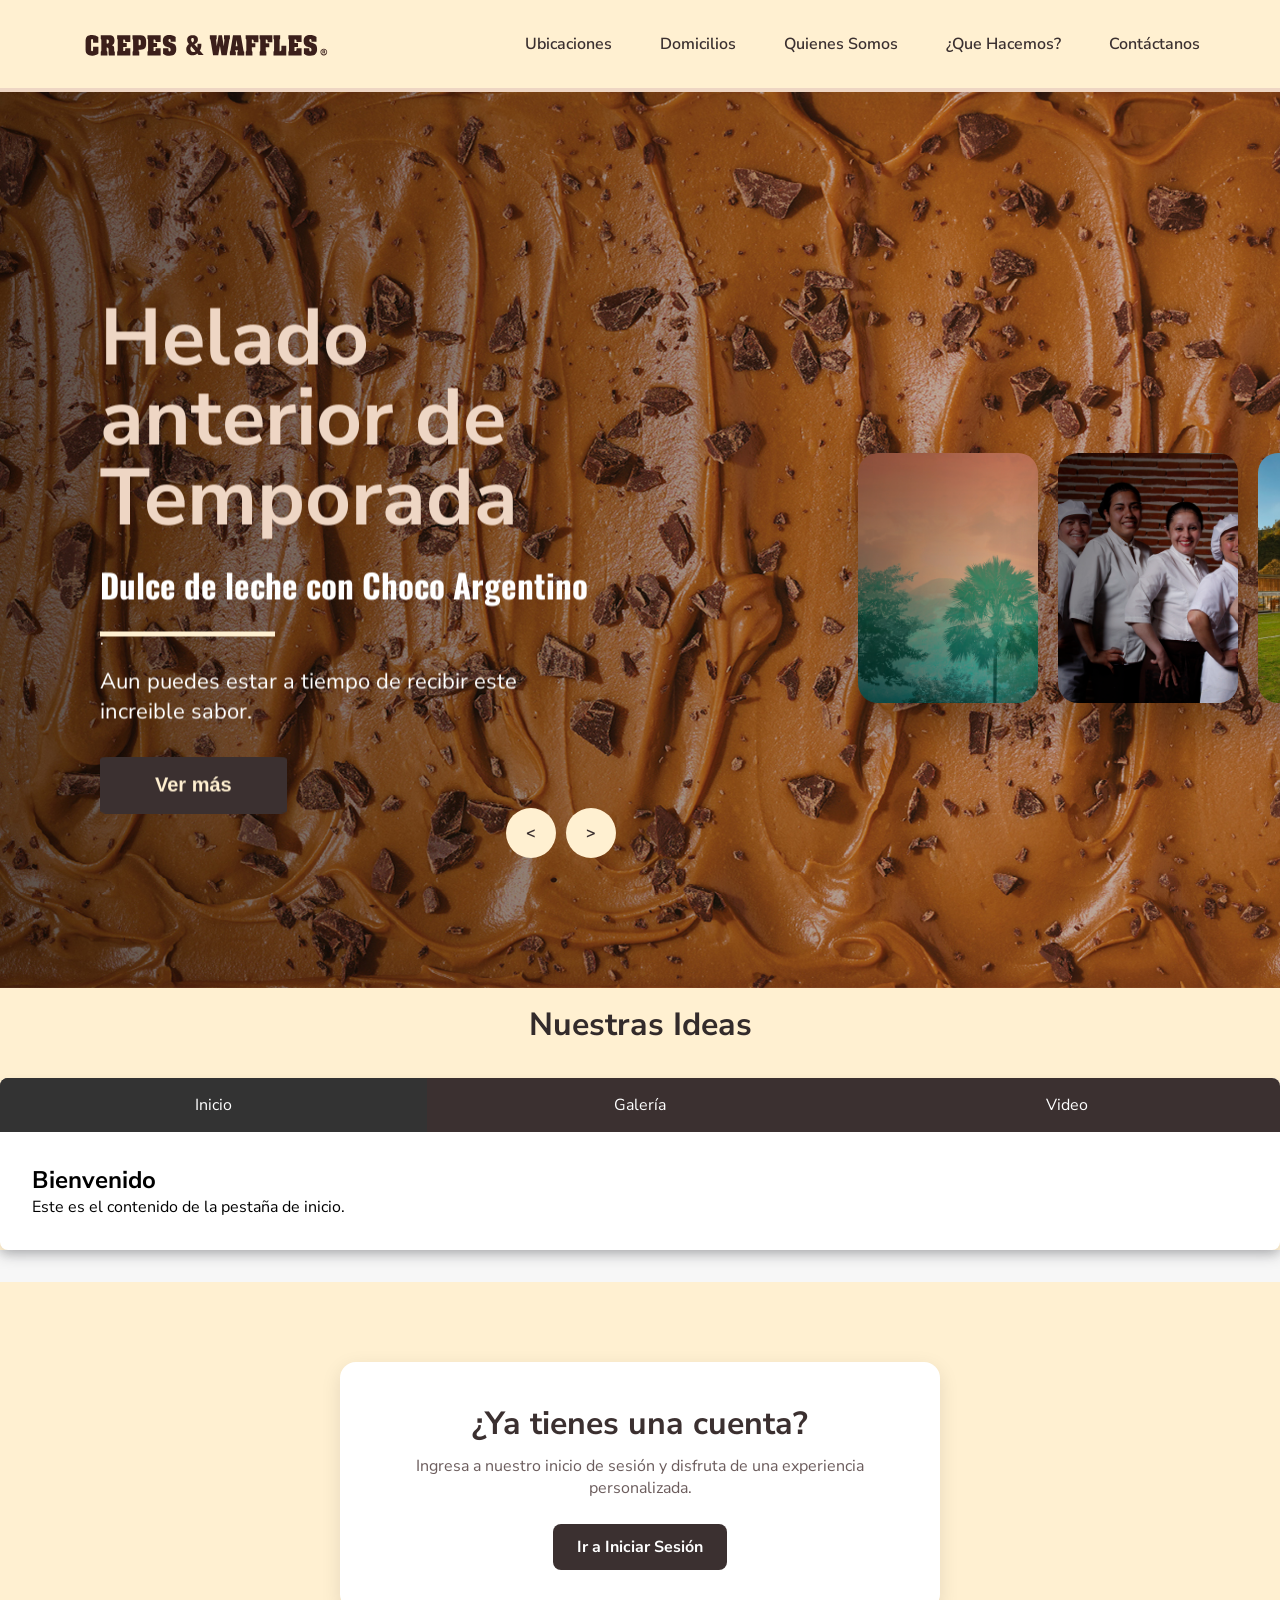
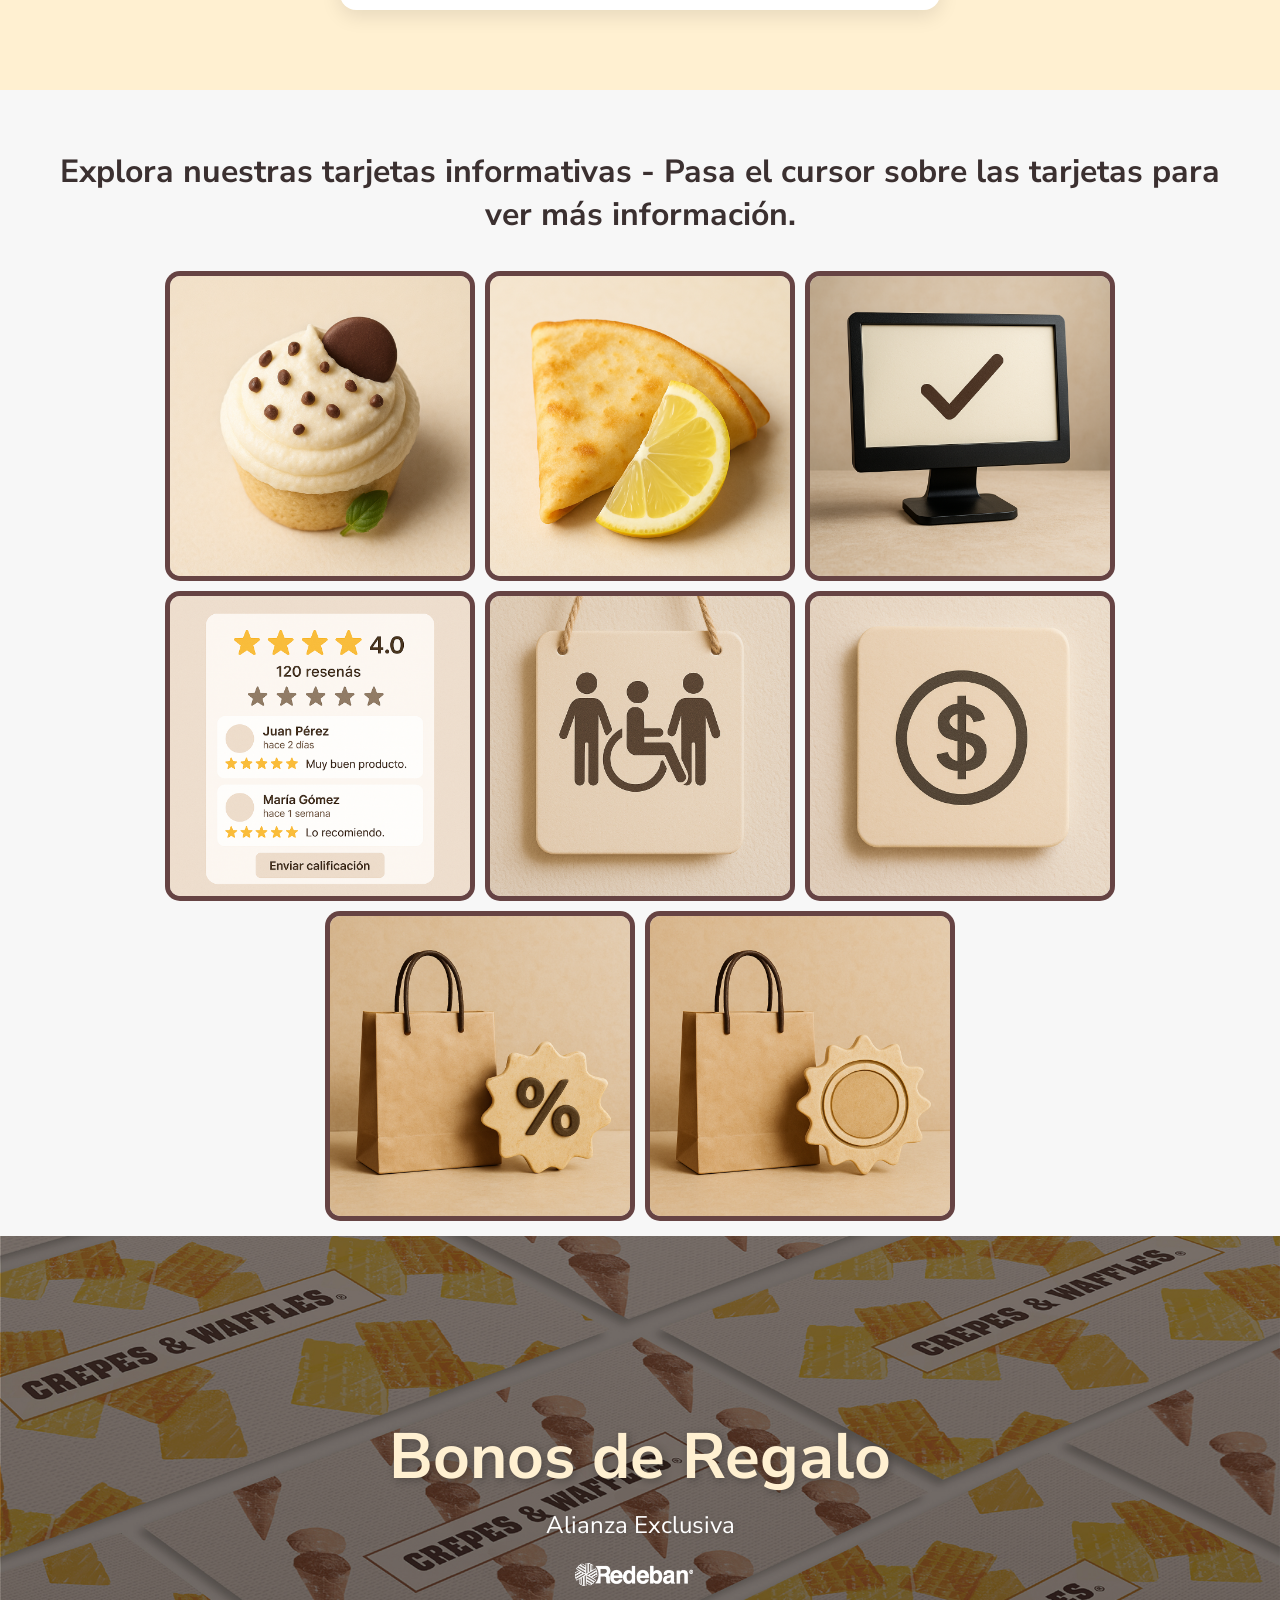
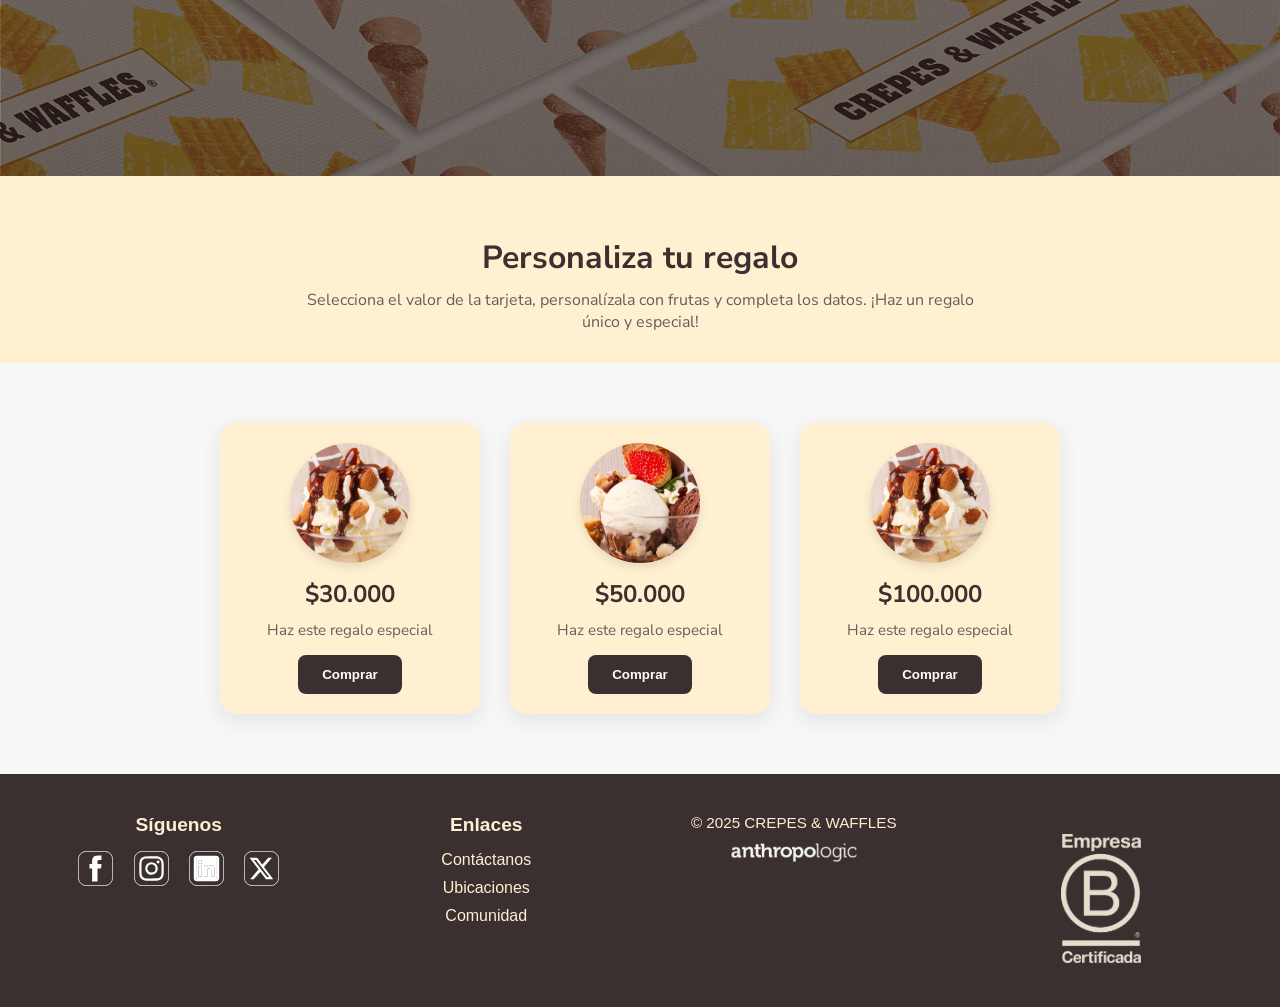
==== commit 26daa51e: "Agregar Login de la Pagina web, correcion en el home" ====
--- a/src/main/webapp/index.html
+++ b/src/main/webapp/index.html
@@ -1,13 +1,13 @@
 <!DOCTYPE html>
 <html lang="es">
-<head>
+
     <meta charset="UTF-8">
     <meta name="viewport" content="width=device-width, initial-scale=1.0">
     <title>Creps & Waffles</title>
     <!-- CSS -->
-  <link rel="stylesheet" href="./css/main.css">
-  <link rel="stylesheet" href="./css/waffle_section.css">
-  <link rel="stylesheet" href="./css/footer.css"> 
+  <link rel="stylesheet" href="CSS/MAIN.CSS">
+  <link rel="stylesheet" href="CSS/WAFFLE_SECTION.CSS">
+  <link rel="stylesheet" href="CSS/FOOTER.CSS"> 
   <link rel="stylesheet" href="https://cdnjs.cloudflare.com/ajax/libs/font-awesome/6.0.0-beta3/css/all.min.css">
     <link rel="stylesheet" href="CSS/INDEX_MENU.CSS">
     <link rel="preconnect" href="https://fonts.googleapis.com">
@@ -15,11 +15,11 @@
     <link href="https://fonts.googleapis.com/css2?family=Nunito+Sans:ital,opsz,wght@0,6..12,200..1000;1,6..12,200..1000&display=swap" rel="stylesheet"> 
     <link href="https://fonts.googleapis.com/css2?family=Oswald:wght@200..700&display=swap" rel="stylesheet">
     <link rel="stylesheet" href="CSS/INDEX_SLIDER.CSS">
-    <link rel="shortcut icon" href="/IMG/IMGS_HEADER/01_C&W_Logo_Moneda_Ag_2020.png" type="image/x-icon">
+    <link rel="shortcut icon" href="IMG/IMGS_HEADER/01_C&W_Logo_Moneda_Ag_2020.png" type="image/x-icon" width="100%">
     <link rel="stylesheet" href="CSS/INDEX_TAB.CSS">
     <link rel="shortcut icon" href="/sites/default/files/favicon.ico" type="image/vnd.microsoft.icon">
     <link rel="stylesheet" href="CSS/INDEX_MAIN.css">
-</head>
+
 <body>
     <header class="header">
         <nav class="nav container">
@@ -183,7 +183,7 @@
               <!-- Video -->
               <div class="video-container">
                 <video controls>
-                  <source src="VIDEO/VIDEO_HEADER/Crepes & Waffles.mp4" type="video/mp4">
+                  <source src="VIDEO/VIDEO_HEADER/Crepes & Waffles.mp4" type="VIDEO/mp4">
                   Tu navegador no soporta el elemento de video.
                 </video>
               </div>
@@ -192,210 +192,249 @@
      </header>
 
     <main class="main">
-        <!-- Waffle section -->
-        <div class="waffle-section-container">
-          <div class="waffle-section">
-            <div class="table-waffle">
-              <table>
-                <tr>
-                  <td>
-                    <div>
-                      <span>Postres con sabores según a petición del cliente</span>
-                    </div>
-                  </td>
-                  <td>
-                    <div>
-                      <span>Crepes con sabores ácidos</span>
-                    </div>
-                  </td>
-                  <td>
-                    <!-- <div>
-                      <span>ITEM</span>
-                    </div> -->
-                  </td>
-                  <td>
-                    <div>
-                      <span>Que se adapte ante cualquier necesidad</span>
-                    </div>
-                  </td>
-                  <td>
-                    <!-- <div>
-                      <span>ITEM</span>
-                    </div> -->
-                  </td>
-                </tr>
-                <tr>
-                  <td>
-                    <!-- <div>
-                      <span>ITEM</span>
-                    </div> -->
-                  </td>
-                  <td>
-                    <div>
-                      <span>Implementar calificaciones en plataforma</span>
-                    </div>
-                  </td>
-                  <td>
-                    <div>
-                      <span>Que sea un sitio comodo para todos</span>
-                    </div>
-                  </td>
-                  <td>
-                    <!-- <div>
-                      <span>ITEM</span>
-                    </div> -->
-                  </td>
-                  <td>
-                    <div>
-                      <span>Precios económicos</span>
-                    </div>
-                  </td>
-                </tr>
-              </table>
-            </div>
-          </div>
-        </div>
+        <!-- Ingresar -->
+        <section class="cta-login">
+        <div class="cta-content">
+          <h2>¿Ya tienes una cuenta?</h2>
+          <p>Ingresa a nuestro inicio de sesión y disfruta de una experiencia personalizada.</p>
+          <a href="PAGES/PAGES_LOGIN/login.html" class="cta-button">Ir a Iniciar Sesión</a>
+        </div>
+        </section>
+
+        <!-- Tarjetas -->
+        <div class="cards-container_info">
+    <h1 class="explorer-title">
+      Explora nuestras tarjetas informativas - Pasa el cursor sobre las tarjetas para ver más información.
+    </h1>
+
+    <section class="card_info">
+      <img src="IMG/IMGS_MAIN/cupkake.png" alt="Postre personalizado">
+      <div class="card__content">
+        <p class="card__title">Postres a tu Gusto</p>
+        <p class="card__description">
+          Elige los sabores y combinaciones que más te gusten. Creamos tu postre como lo imaginas.
+        </p>
+      </div>
+    </section>
+
+    <section class="card_info">
+      <img src="IMG/IMGS_MAIN/crepacid.png" alt="Crepe ácido">
+      <div class="card__content">
+        <p class="card__title">Crepes Ácidos</p>
+        <p class="card__description">
+          Una explosión de sabor con frutas cítricas y toques refrescantes. Ideal para los que aman lo ácido.
+        </p>
+      </div>
+    </section>
+
+    <section class="card_info">
+      <img src="IMG/IMGS_MAIN/necesidad.png" alt="Opciones adaptables">
+      <div class="card__content">
+        <p class="card__title">Que se adapte ante cualquier necesidad</p>
+        <p class="card__description">
+          Una opción fresca que se adapta a tu gusto y ocasión.
+        </p>
+      </div>
+    </section>
+
+    <section class="card_info">
+      <img src="IMG/IMGS_MAIN/califica.png" alt="Califica tu experiencia">
+      <div class="card__content">
+        <p class="card__title">Califica tu Experiencia</p>
+        <p class="card__description">
+          Deja tu opinión y ayúdanos a mejorar. Tu calificación hace la diferencia para todos.
+        </p>
+      </div>
+    </section>
+    
+    <section class="card_info">
+      <img src="IMG/IMGS_MAIN/comididad.png" alt="Helado" width="100%" height="100%">
+          <div class="card__content">
+            <p class="card__title">Espacio Cómodo para Todos</p>
+            <p class="card__description">
+              Tu opinión nos ayuda a construir una plataforma más amigable, segura y pensada para ti.
+            </p>
+      </div>
+    </section>
+            
+    <section class="card_info">
+      <img src="IMG/IMGS_MAIN/dinero.png" alt="Helado" width="100%" height="100%">
+          <div class="card__content">
+            <p class="card__title">Precios que se Ajustan a Ti</p>
+            <p class="card__description">
+              Disfruta calidad sin pagar de más. Opciones deliciosas y accesibles para todos los bolsillos.
+            </p>
+      </div>
+    </section>
+            
+     <section class="card_info">
+      <img src="IMG/IMGS_MAIN/promociones.png" alt="Helado" width="100%" height="100%">
+          <div class="card__content">
+            <p class="card__title">Promociones Especiales</p>
+            <p class="card__description">
+              Aprovecha combos y descuentos por tiempo limitado. ¡Sabores únicos a precios aún mejores!
+            </p>
+      </div>
+    </section>
+            
+    <section class="card_info">
+      <img src="IMG/IMGS_MAIN/calidad.png" alt="Helado" width="100%" height="100%">
+          <div class="card__content">
+            <p class="card__title">Calidad Garantizada</p>
+            <p class="card__description">
+              Ingredientes frescos y preparaciones cuidadosas. Porque lo económico también puede ser delicioso.
+            </p>
+      </div>
+    </section>
+  </div>
+   
         <!-- End Waffle section -->
-
-        <main>
           <section id="bonos-regalo" class="bonos-regalo-section">
+            <div class="bonos-overlay">
               <div class="bonos-content">
-                  <h1>Bonos de regalos</h1>
-                  <p class="alianza-text">Alianza Exclusiva</p>
-                  <img class="redeban-logo" src="IMG/IMGS_MAIN/Captura_de_pantalla_2024-11-18_142052-removebg-preview.png" alt="Redeban Logo" >
+                <h1>Bonos de Regalo</h1>
+                <p class="alianza-text">Alianza Exclusiva</p>
+                <img class="redeban-logo" src="IMG/IMGS_MAIN/Captura_de_pantalla_2024-11-18_142052-removebg-preview.png" alt="Logo Redeban">
               </div>
+            </div>
           </section>
+
   
-      <section class="cards-container">
-          <!-- Tarjeta 1 -->
-          <div class="card" id="card1">
-              <div class="circle-image">
-                  <img src="IMG/IMGS_MAIN/heladom3.jpeg" alt="Helado" width="50px">
-              </div>
-              <h3>$30,000</h3>
-              <p>¡Haz este regalo especial!</p>
-              <button class="comprar" onclick="showCustomizationScreen(1)">Comprar</button>
-          </div>
-          <!-- Tarjeta 2 -->
-          <div class="card" id="card2">
-              <div class="circle-image">
-                  <img src="IMG/IMGS_MAIN/heladom2.jpeg" alt="Helado">
-              </div>
-              <h3>$50,000</h3>
-              <p>¡Haz este regalo especial!</p>
-              <button class="comprar" onclick="showCustomizationScreen(2)">Comprar</button>
-          </div>
-          <!-- Tarjeta 3 -->
-          <div class="card" id="card3">
-              <div class="circle-image">
-                  <img src="IMG/IMGS_MAIN/heladom3.jpeg" alt="Helado">
-              </div>
-              <h3>$100,000</h3>
-              <p>¡Haz este regalo especial!</p>
-              <button class="comprar" onclick="showCustomizationScreen(3)">Comprar</button>
-          </div>
-      </section>
-      
-      <!-- Pantalla de Selección de Frutas -->
-        <!-- Pantalla de Selección de Frutas -->
-    <section id="fruit-selection-screen" style="display: none;">
-      <div class="card-large">
-          <h2>Personaliza tu tarjeta</h2>
-          <div class="customization-container">
-              <!-- Opciones de frutas a la izquierda -->
-              <div class="fruits-grid">
-                  <img class="fruit" data-fruit="mango" src="IMG/IMGS_MAIN/mango.jpg" alt="mango">
-                  <img class="fruit" data-fruit="fresa" src="IMG/IMGS_MAIN/fresas.jpg" alt="Fresa">
-                  <img class="fruit" data-fruit="uva" src="IMG/IMGS_MAIN/uva.jpeg" alt="Uva">
-                  <img class="fruit" data-fruit="pera" src="IMG/IMGS_MAIN/pera.jpeg" alt="Pera">
-                  <img class="fruit" data-fruit="kiwi" src="IMG/IMGS_MAIN/kiwi.jpeg" alt="kiwi">
-                  <img class="fruit" data-fruit="manzana" src="IMG/IMGS_MAIN/manzna.jpeg" alt="manzana">
-              </div>
-              <!-- Vista previa a la derecha -->
-              <div class="card-preview">
-                  <h3>Vista previa de tu tarjeta</h3>
-                  <img id="card-background" src="IMG/IMGS_MAIN/imagen previa.png" alt="Tarjeta personalizada">
-              </div>
-          </div>
-          <!-- Formulario debajo de ambas -->
-          <div class="card-preview">
-              <h3><i class="fas fa-gift"></i> Completa los detalles de tu compra</h3>
-              <form id="purchaseDetails">
-                  <div class="form-group">
-                      <label for="from"><i class="fas fa-user"></i> De:</label>
-                      <input type="text" id="from" placeholder="Tu nombre" required>
-                  </div>
-                  <div class="form-group">
-                      <label for="to"><i class="fas fa-user-friends"></i> Para:</label>
-                      <input type="text" id="to" placeholder="Nombre del destinatario" required>
-                  </div>
-                  <div class="form-group">
-                      <label for="email"><i class="fas fa-envelope"></i> Email:</label>
-                      <input type="email" id="email" placeholder="Correo electrónico del destinatario" required>
-                  </div>
-                  <div class="form-group">
-                      <label for="message"><i class="fas fa-comment"></i> Mensaje:</label>
-                      <textarea id="message" placeholder="Escribe tu mensaje" required></textarea>
-                  </div>
-                  <button type="submit" id="purchaseButton" class="update-button"><i class="fas fa-check-circle"></i> Finalizar Compra</button>
-              </form>
-          </div>
-      </div>
-      <button id="more-options" onclick="showCustomizationScreen()">Más opciones</button>
-      <p id="successMessage" style="display:none;">¡Has generado tu compra exitosamente!</p>
-  </section>
+      <!-- Sección informativa sobre el funcionamiento -->
+<section class="section-info">
+  <div class="info-container">
+    <h2>Personaliza tu regalo</h2>
+    <p>Selecciona el valor de la tarjeta, personalízala con frutas y completa los datos. ¡Haz un regalo único y especial!</p>
+  </div>
+</section>
+
+<!-- Sección Tarjetas de Regalo -->
+<section class="cards-container-refined">
+  <div class="gift-card">
+    <div class="circle-image">
+      <img src="IMG/IMGS_MAIN/heladom3.jpeg" alt="Helado $30.000">
+    </div>
+    <h3>$30.000</h3>
+    <p>Haz este regalo especial</p>
+    <button class="cta-button comprar">Comprar</button>
+  </div>
+
+  <div class="gift-card">
+    <div class="circle-image">
+      <img src="IMG/IMGS_MAIN/heladom2.jpeg" alt="Helado $50.000">
+    </div>
+    <h3>$50.000</h3>
+    <p>Haz este regalo especial</p>
+    <button class="cta-button comprar">Comprar</button>
+  </div>
+
+  <div class="gift-card">
+    <div class="circle-image">
+      <img src="IMG/IMGS_MAIN/heladom3.jpeg" alt="Helado $100.000">
+    </div>
+    <h3>$100.000</h3>
+    <p>Haz este regalo especial</p>
+    <button class="cta-button comprar">Comprar</button>
+  </div>
+</section>
+
+<!-- Pantalla de Personalización -->
+<section id="fruit-selection-screen" style="display: none;">
+  <div class="card-large">
+    <h2>Personaliza tu tarjeta</h2>
+
+    <div class="customization-container">
+      <div class="fruits-grid">
+        <img class="fruit" data-fruit="mango" src="IMG/IMGS_MAIN/mango.jpg" alt="Mango">
+        <img class="fruit" data-fruit="fresa" src="IMG/IMGS_MAIN/fresas.jpg" alt="Fresa">
+        <img class="fruit" data-fruit="uva" src="IMG/IMGS_MAIN/uva.jpeg" alt="Uva">
+        <img class="fruit" data-fruit="pera" src="IMG/IMGS_MAIN/pera.jpeg" alt="Pera">
+        <img class="fruit" data-fruit="kiwi" src="IMG/IMGS_MAIN/kiwi.jpeg" alt="Kiwi">
+        <img class="fruit" data-fruit="manzana" src="IMG/IMGS_MAIN/manzna.jpeg" alt="Manzana">
+      </div>
+
+      <div class="card-preview">
+        <h3>Vista previa</h3>
+        <img id="card-background" src="IMG/IMGS_MAIN/imagen previa.png" alt="Vista previa de tarjeta">
+      </div>
+    </div>
+
+    <div class="form-container">
+      <h3>Completa los detalles</h3>
+      <form id="purchaseDetails">
+        <div class="form-group">
+          <label for="from">De:</label>
+          <input type="text" id="from" placeholder="Tu nombre" required>
+        </div>
+        <div class="form-group">
+          <label for="to">Para:</label>
+          <input type="text" id="to" placeholder="Nombre del destinatario" required>
+        </div>
+        <div class="form-group">
+          <label for="email">Correo:</label>
+          <input type="email" id="email" placeholder="Correo electrónico del destinatario" required>
+        </div>
+        <div class="form-group">
+          <label for="message">Mensaje:</label>
+          <textarea id="message" placeholder="Escribe tu mensaje aquí" required></textarea>
+        </div>
+        <button type="submit" class="cta-button full">Finalizar Compra</button>
+      </form>
+    </div>
+    <button id="more-options" class="cta-button">Más opciones</button>
+    <p id="successMessage" style="display:none;">¡Has generado tu compra exitosamente!</p>
+  </div>
+</section>
       </main>
          <!-- Footer section -->
-  <footer class="footer-section">
-    <!-- Redes sociales -->
-    <div class="red-social-box">
-      <a class="img-box" href="https://www.facebook.com/CrepesyWafflesOficial" target="_blank">
-        <img src="./img/IMGS_FOOTER/Facebook C&W.svg" alt="Facebook C&W">
+<footer class="footer-section">
+  <div class="footer-content">
+    <!-- Red social -->
+    <div class="footer-column social">
+      <h4>Síguenos</h4>
+      <div class="redes">
+        <a href="https://www.facebook.com/CrepesyWafflesOficial" target="_blank">
+          <img src="IMG/IMGS_FOOTER/Facebook C&W.svg" alt="Facebook">
+        </a>
+        <a href="https://www.instagram.com/crepesywaffles" target="_blank">
+          <img src="IMG/IMGS_FOOTER/Instatgram C&W.svg" alt="Instagram">
+        </a>
+        <a href="https://www.linkedin.com/company/crepes-y-waffles" target="_blank">
+          <img src="IMG/IMGS_FOOTER/LinkedIn C&W.svg" alt="LinkedIn">
+        </a>
+        <a href="https://x.com/CrepesWafflesCo" target="_blank">
+          <img src="IMG/IMGS_FOOTER/X C&W.svg" alt="X">
+        </a>
+      </div>
+    </div>
+
+    <!-- Enlaces útiles -->
+    <div class="footer-column links">
+      <h4>Enlaces</h4>
+      <ul>
+        <li><a href="#">Contáctanos</a></li>
+        <li><a href="https://domicilios.crepesywaffles.com/ubicaciones/" target="_blank">Ubicaciones</a></li>
+        <li><a href="#">Comunidad</a></li>
+      </ul>
+    </div>
+
+    <!-- Marca -->
+    <div class="footer-column marca">
+      <p>&copy; 2025 CREPES & WAFFLES</p>
+      <a href="https://www.anthropologic.co" target="_blank">
+        <img src="IMG/IMGS_FOOTER/Logo_anthropologic.png" alt="Anthropologic">
       </a>
-      <a class="img-box" href="https://www.instagram.com/crepesywaffles/?hl=es-la" target="_blank">
-        <img src="./img/IMGS_FOOTER//Instatgram C&W.svg" alt="Instagram C&W">
+    </div>
+
+    <!-- Empresas B -->
+    <div class="footer-column bcorp">
+      <a href="https://www.sistemab.org/" target="_blank">
+        <img src="IMG/IMGS_FOOTER/Logo_Empresas_B.png" alt="Empresa B">
       </a>
-      <a class="img-box" href="https://www.linkedin.com/company/crepes-y-waffles" target="_blank">
-        <img src="./img/IMGS_FOOTER//LinkedIn C&W.svg" alt="LinkedIn C&W">
-      </a>
-      <a class="img-box" href="https://x.com/CrepesWafflesCo" target="_blank">
-        <img src="./img/IMGS_FOOTER//X C&W.svg" alt="X C&W">
-      </a>
-    </div>
-    <!-- End Redes sociales -->
-
-    <!-- Links -->
-    <div class="links-box">
-      <ul>
-        <li><a href="#" target="_blank">Contactanos</a></li> 
-        .
-        <li><a href="https://domicilios.crepesywaffles.com/ubicaciones/" target="_blank">Ubicaciones</a></li>
-        <li><a href="#" target="_blank">Comunidad</a></li>
-      </ul>
-    </div>
-    <!-- End Links -->
-
-    <!-- Marca y otros -->
-    <div class="trend-box">
-      <ul>
-        <li>&copy; 2025 CREPES & WAFFLES</li>
-        <li>
-          <a href="www.anthropologic.co" target="_blank">
-            <img src="./img/IMGS_FOOTER//Logo_anthropologic.png" alt="Logo de anthropologic">
-          </a>
-        </li>
-      </ul>
-    </div>
-    <!-- End Marca y otros -->
-
-    <!-- Empresas B -->
-    <div class="b-logo-box">
-      <a class="img-box" href="https://www.sistemab.org/" target="_blank">
-        <img src="./img/IMGS_FOOTER/Logo_Empresas_B.png" alt="Logo Empresas B">
-      </a>
-    </div>
-    <!-- End Empresas B -->
-    </footer>
+    </div>
+  </div>
+</footer>
+
     <script src="JS/Header.js"></script>
     <script src="JS/intracciones.js"></script>
 </body>
--- a/src/main/webapp/CSS/MAIN.CSS
+++ b/src/main/webapp/CSS/MAIN.CSS
@@ -0,0 +1,19 @@
+@import url('https://fonts.googleapis.com/css2?family=Nunito+Sans:ital,opsz,wght@0,6..12,200..1000;1,6..12,200..1000&display=swap');
+@import url('https://fonts.googleapis.com/css2?family=Nunito+Sans:ital,opsz,wght@0,6..12,200..1000;1,6..12,200..1000&family=Oswald:wght@200..700&display=swap');
+
+/* Estilos y colores de Crepes & Waffles */
+:root {
+  /* Paleta de colores */
+  --primary-color: rgb(238, 214, 196);
+  --light-color: rgb(255, 240, 209);
+  --secondary-color: rgb(102, 67, 67);
+  --dark-color: rgb(59, 48, 48);
+  --light-cake-color: rgb(231, 179, 147);
+
+  /* Fuentes */
+  --primary-font: "Nunito Sans", sans-serif;
+  --secondary-font: "Oswald", sans-serif;
+}
+
+
+
--- a/src/main/webapp/CSS/WAFFLE_SECTION.CSS
+++ b/src/main/webapp/CSS/WAFFLE_SECTION.CSS
@@ -0,0 +1,39 @@
+.waffle-section-container {
+    display: flex;
+  }
+  
+  .waffle-section {
+    /* border: 1px solid #000; */
+    background-image: url("../img/IMGS_FOOTER/waffle-background-img-copia.jpg");
+    width: 85% !important;
+    margin: 15px auto;
+    border-radius: 5px;
+  }
+  
+  .table-waffle table {
+    font-family: var(--secondary-font);
+    width: 100%;
+    height: 65vh;
+  }
+  
+  .table-waffle table tr td {
+    width: 20% !important;
+  }
+  
+  .table-waffle table tr td div {
+    display: flex;
+    justify-content: center;
+    align-items: center;
+    margin: auto;
+    padding: 5px;
+    width: 62% !important;
+    height: 18vh;
+    border-radius: 5px;
+    /* border: 1px solid #000; */
+    background-color: var(--light-cake-color);
+  }
+  
+  .table-waffle table tr td div span {
+    font-size: 18px;
+    text-align: center;
+  }
--- a/src/main/webapp/CSS/FOOTER.CSS
+++ b/src/main/webapp/CSS/FOOTER.CSS
@@ -0,0 +1,89 @@
+.footer-section {
+  background-color: #3B3030;
+  padding: 40px 20px;
+  color: #FFF0D1;
+  font-family: 'Segoe UI', sans-serif;
+}
+
+.footer-content {
+  display: flex;
+  flex-wrap: wrap;
+  justify-content: space-between;
+  max-width: 1200px;
+  margin: 0 auto;
+  gap: 30px;
+}
+
+.footer-column {
+  flex: 1;
+  min-width: 200px;
+  text-align: center;
+}
+
+.footer-column h4 {
+  font-size: 1.2rem;
+  margin-bottom: 15px;
+  color: #FFF0D1;
+}
+
+.footer-column ul {
+  list-style: none;
+  padding: 0;
+  margin: 0;
+}
+
+.footer-column ul li {
+  margin: 10px 0;
+}
+
+.footer-column ul li a {
+  color: #FFF0D1;
+  text-decoration: none;
+  transition: color 0.3s;
+}
+
+.footer-column ul li a:hover {
+  color: #E0C3A0;
+}
+
+.redes a {
+  margin: 0 8px;
+  display: inline-block;
+}
+
+.redes img {
+  width: 35px;
+  height: 35px;
+  filter: brightness(0) invert(1);
+  transition: transform 0.3s ease;
+}
+
+.redes img:hover {
+  transform: scale(1.1);
+}
+
+.footer-column.marca p {
+  margin-bottom: 10px;
+  font-size: 0.95rem;
+}
+
+.footer-column.marca img {
+  width: 130px;
+}
+
+.footer-column.bcorp img {
+  width: 80px;
+  margin-top: 20px;
+}
+
+/* Responsive */
+@media screen and (max-width: 768px) {
+  .footer-content {
+    flex-direction: column;
+    align-items: center;
+  }
+
+  .footer-column {
+    margin-bottom: 30px;
+  }
+}
--- a/src/main/webapp/CSS/INDEX_MAIN.css
+++ b/src/main/webapp/CSS/INDEX_MAIN.css
@@ -8,253 +8,430 @@
     padding: 0;
 }
 
-
+.cta-login {
+  background-color: #FFF0D1;
+  padding: 80px 20px;
+  text-align: center;
+  position: relative;
+  overflow: hidden;
+}
+
+.cta-content {
+  max-width: 600px;
+  margin: 0 auto;
+  padding: 40px;
+  background-color: #fff;
+  border-radius: 16px;
+  box-shadow: 0 6px 20px rgba(0, 0, 0, 0.1);
+  animation: fadeInUp 1s ease forwards;
+  opacity: 0;
+  transform: translateY(20px);
+}
+
+.cta-content h2 {
+  color: #3B3030;
+  font-size: 2rem;
+  margin-bottom: 10px;
+}
+
+.cta-content p {
+  color: #6B5C5C;
+  font-size: 1rem;
+  margin-bottom: 25px;
+}
+
+.cta-button {
+  background-color: #3B3030;
+  color: #fff;
+  padding: 12px 28px;
+  border-radius: 8px;
+  text-decoration: none;
+  font-weight: 600;
+  transition: background-color 0.3s, transform 0.3s;
+  display: inline-block;
+}
+
+.cta-button:hover {
+  background-color: #5a4c4c;
+  transform: scale(1.05);
+}
+
+/* Animación */
+@keyframes fadeInUp {
+  to {
+    opacity: 1;
+    transform: translateY(0);
+  }
+}
+
+.explorer-title {
+      text-align: center;
+      color: #3B3030;
+      margin: 40px 20px 20px;
+      font-size: 2rem;
+    }
+
+    .cards-container_info {
+      display: flex;
+      flex-wrap: wrap;
+      justify-content: center;
+      gap: 20px;
+      padding: 20px;
+      width: 100%;
+    }
+
+    .card_info {
+      position: relative;
+      width: 300px;
+      height: 300px;
+      background-color: #f2f2f2;
+      border-radius: 10px;
+      overflow: hidden;
+      perspective: 1000px;
+      box-shadow: 0 0 0 5px #664343;
+      transition: all 0.6s cubic-bezier(0.175, 0.885, 0.32, 1.275);
+      display: flex;
+      align-items: center;
+      justify-content: center;
+    }
+
+    .card_info img {
+      width: 100%;
+      height: 100%;
+      object-fit: cover;
+      transition: transform 0.4s ease;
+    }
+
+    .card_info:hover img {
+      transform: scale(1.05);
+    }
+
+    .card_info:hover {
+      transform: scale(1.05);
+      box-shadow: 0 8px 16px rgba(102, 67, 67, 0.2);
+    }
+
+    .card__content {
+      position: absolute;
+      top: 0;
+      left: 0;
+      width: 100%;
+      height: 100%;
+      padding: 20px;
+      box-sizing: border-box;
+      background-color: #FFF0D1;
+      transform: rotateX(-90deg);
+      transform-origin: bottom;
+      backface-visibility: hidden;
+      filter: blur(2px);
+      opacity: 0;
+      transition: transform 0.6s cubic-bezier(0.175, 0.885, 0.32, 1.275),
+                  filter 0.3s ease,
+                  opacity 0.3s ease;
+    }
+
+    .card_info:hover .card__content {
+      transform: rotateX(0deg);
+      filter: blur(0);
+      opacity: 1;
+    }
+
+    .card__title {
+      margin: 0;
+      font-size: 24px;
+      color: #3B3030;
+      font-weight: 700;
+    }
+
+    .card__description {
+      margin-top: 10px;
+      font-size: 14px;
+      color: #777;
+      line-height: 1.4;
+    }
+
+    @media screen and (max-width: 768px) {
+      .card_info {
+        width: 90%;
+        height: 250px;
+      }
+
+      .explorer-title {
+        font-size: 1.4rem;
+        padding: 0 10px;
+      }
+    }
 /* Sección de Bonos de Regalo */
 .bonos-regalo-section {
-    margin-top: 2%;
-    position: relative;
+  position: relative;
+  width: 100%;
+  height: 60vh;
+  background: url('../IMG/IMGS_MAIN/imagen.png') no-repeat center center/cover;
+  display: flex;
+  align-items: center;
+  justify-content: center;
+  text-align: center;
+  overflow: hidden;
+}
+
+.bonos-overlay {
+  background-color: rgba(59, 48, 48, 0.4); /* capa sutil para mejorar legibilidad */
+  width: 100%;
+  height: 100%;
+  display: flex;
+  align-items: center;
+  justify-content: center;
+}
+
+.bonos-content {
+  color: #FFF0D1;
+  animation: fadeIn 1s ease-out forwards;
+  opacity: 0;
+  transform: translateY(20px);
+}
+
+.bonos-content h1 {
+  font-size: 4rem;
+  font-weight: 700;
+  text-shadow: 2px 2px 8px rgba(0, 0, 0, 0.3);
+  margin-bottom: 0.5rem;
+}
+
+.alianza-text {
+  font-size: 1.5rem;
+  color: #fff;
+  text-shadow: 1px 1px 6px rgba(0, 0, 0, 0.2);
+  margin-bottom: 1rem;
+}
+
+.redeban-logo {
+  width: 160px;
+  filter: brightness(0) invert(1);
+  transition: transform 0.3s ease;
+}
+
+.redeban-logo:hover {
+  transform: scale(1.05);
+}
+
+/* Animación */
+@keyframes fadeIn {
+  to {
+    opacity: 1;
+    transform: translateY(0);
+  }
+}
+
+/* Responsive */
+@media screen and (max-width: 768px) {
+  .bonos-regalo-section {
+    height: auto;
+    padding: 40px 20px;
+  }
+
+  .bonos-content h1 {
+    font-size: 2.5rem;
+  }
+
+  .alianza-text {
+    font-size: 1.2rem;
+  }
+
+  .redeban-logo {
+    width: 120px;
+  }
+}
+
+.section-info {
+  background-color: #FFF0D1;
+  padding: 60px 20px 30px;
+  text-align: center;
+}
+
+.info-container h2 {
+  color: #3B3030;
+  font-size: 2rem;
+  margin-bottom: 10px;
+}
+
+.info-container p {
+  color: #6B5C5C;
+  font-size: 1rem;
+  max-width: 700px;
+  margin: 0 auto;
+}
+
+.cards-container-refined {
+  display: flex;
+  justify-content: center;
+  gap: 30px;
+  flex-wrap: wrap;
+  margin: 60px 20px;
+}
+
+.gift-card {
+  background-color: #FFF0D1;
+  border-radius: 16px;
+  box-shadow: 0 6px 20px rgba(59, 48, 48, 0.1);
+  text-align: center;
+  padding: 20px;
+  width: 260px;
+  transition: transform 0.3s ease;
+}
+
+.gift-card:hover {
+  transform: scale(1.03);
+}
+
+.circle-image {
+  width: 120px;
+  height: 120px;
+  margin: 0 auto 15px;
+  border-radius: 50%;
+  overflow: hidden;
+  box-shadow: 0 4px 10px rgba(0,0,0,0.1);
+}
+
+.circle-image img {
+  width: 100%;
+  height: 100%;
+  object-fit: cover;
+}
+
+.gift-card h3 {
+  color: #3B3030;
+  font-size: 1.5rem;
+  margin-bottom: 10px;
+}
+
+.gift-card p {
+  color: #6B5C5C;
+  font-size: 0.95rem;
+  margin-bottom: 15px;
+}
+
+.cta-button {
+  background-color: #3B3030;
+  color: #fff;
+  padding: 12px 24px;
+  border: none;
+  border-radius: 8px;
+  font-weight: bold;
+  cursor: pointer;
+  transition: background-color 0.3s ease, transform 0.2s;
+}
+
+.cta-button:hover {
+  background-color: #9A7B4F;
+  transform: scale(1.03);
+}
+
+.cta-button.full {
+  width: 100%;
+  margin-top: 20px;
+}
+
+/* Customización */
+.card-large {
+  background-color: #fff;
+  border-radius: 16px;
+  padding: 30px;
+  margin: 40px auto;
+  max-width: 960px;
+  box-shadow: 0 8px 30px rgba(0,0,0,0.08);
+}
+
+.customization-container {
+  display: flex;
+  flex-wrap: wrap;
+  gap: 40px;
+  margin-bottom: 30px;
+}
+
+.fruits-grid {
+  flex: 1;
+  display: grid;
+  grid-template-columns: repeat(auto-fill, minmax(90px, 1fr));
+  gap: 20px;
+}
+
+.fruits-grid img {
+  width: 90px;
+  height: 90px;
+  border-radius: 50%;
+  object-fit: cover;
+  cursor: pointer;
+  transition: transform 0.2s;
+  box-shadow: 0 2px 6px rgba(0,0,0,0.1);
+}
+
+.fruits-grid img:hover {
+  transform: scale(1.1);
+}
+
+.card-preview {
+  flex: 1;
+  text-align: center;
+}
+
+.card-preview img {
+  max-width: 300px;
+  width: 100%;
+  border-radius: 12px;
+  box-shadow: 0 4px 10px rgba(0,0,0,0.1);
+}
+
+.form-container {
+  margin-top: 20px;
+}
+
+.form-group {
+  margin-bottom: 20px;
+  display: flex;
+  flex-direction: column;
+}
+
+.form-group label {
+  font-weight: 600;
+  color: #3B3030;
+  margin-bottom: 8px;
+}
+
+.form-group input,
+.form-group textarea {
+  padding: 12px;
+  border-radius: 8px;
+  border: 1px solid #ccc;
+  font-size: 1rem;
+  background-color: #FAF8F4;
+}
+
+@media (max-width: 768px) {
+  .customization-container {
+    flex-direction: column;
+  }
+
+  .gift-card {
+    width: 90%;
+  }
+
+  .cta-button {
     width: 100%;
-    height: auto; /* Ajusta según el tamaño deseado */
-    background: url('/IMG/IMGS_MAIN/imagen.png') no-repeat center center/cover; /* Imagen de fondo de los bonos */
-    display: flex;
-    align-items: center;
-    justify-content: center;
-    text-align: center;
-    padding: 20px;
-}
-
-.bonos-content {
-    color: #3B3030; /* Color marrón oscuro similar al de la imagen */
-}
-
-.bonos-content h1 {
-    font-size: 9rem; /* Tamaño de fuente grande para destacar */
-    font-weight: bold;
-    text-shadow: 2px 2px 8px rgba(0, 0, 0, 0.3); /* Sombra para dar profundidad */
-    margin-bottom: 10px;
-    color: #FFF0D1;
-}
-
-.alianza-text {
-    font-size: 1.85rem; /* Tamaño más pequeño para destacar "Alianza Exclusiva" */
-    font-weight: 400;
-    color: #fff;
-    text-shadow: 1px 1px 6px rgba(0, 0, 0, 0.2); /* Sombra para visibilidad sobre el fondo */
-}
-
-.redeban-logo {
-    margin-top: 10px;
-    width: 180px; /* Ajusta el tamaño del logo según el diseño */
-    filter: brightness(0) invert(1); /* Opcional: para que el logo destaque en un fondo claro */
-}
-
-
-.cards-container {
-    display: flex;
-    justify-content: center;
-    gap: 20px;
-    margin: 20px;
-    width: 100%;
-    margin-top: 5%;
-}
-
-/* Ajustar el contenedor general */
-.customization-container {
-    display: flex;
-    justify-content: space-between;
-    gap: 20px;
-    margin-bottom: 20px;
-}
-
-/* Opciones de frutas a la izquierda */
-.fruits-grid {
-    flex: 1;
-    display: grid;
-    grid-template-columns: repeat(auto-fit, minmax(100px, 1fr));
-    gap: 20px;
-    justify-content: start;
-}
-
-.fruits-grid img {
-    width: 100px; /* Tamaño fijo y manejable */
-    height: 100px; /* Mantener proporción cuadrada */
-    border-radius: 50%;
-    object-fit: cover; /* Ajuste para evitar deformaciones */
-    cursor: pointer;
-}
-
-/* Vista previa a la derecha */
-.card-preview {
-    flex: 1;
-    text-align: center;
-}
-
-.card-preview img {
-    width: 100%; /* Ocupa todo el ancho del contenedor */
-    max-width: 300px; /* Limitar tamaño máximo */
-    margin: 0 auto;
-    display: block;
-    margin-bottom: 5%;
-}
-
-/* Estilo del formulario debajo de las opciones */
-.form-group {
-    margin-bottom: 1.5rem;
-    display: flex;
-    flex-direction: column;
-}
-
-.form-group label {
-    margin-bottom: 0.5rem;
-    font-weight: 500;
-    color: #555;
-    display: flex;
-    align-items: center;
-}
-
-.form-group label i {
-    margin-right: 8px;
-}
-
-.form-group input, .form-group textarea {
-    padding: 0.75rem;
-    border-radius: 5px;
-    border: 1px solid #ccc;
-    transition: border-color 0.3s;
-    font-size: 1rem;
-}
-
-.form-group input:focus, .form-group textarea:focus {
-    border-color: #007bff;
-    outline: none;
-}
-
-/* Estilo del Botón */
-.update-button {
-    background-color: #28a745;
-    color: #fff;
-    padding: 0.75rem 1.5rem;
-    border: none;
-    border-radius: 5px;
-    cursor: pointer;
-    font-weight: bold;
-    font-size: 1.2rem;
-    width: 100%;
-    transition: background-color 0.3s;
-    display: flex;
-    align-items: center;
-    justify-content: center;
-}
-
-.update-button i {
-    margin-right: 10px;
-}
-
-.update-button:hover {
-    background-color: #218838;
-}
-.card-preview form {
-    margin-top: 20px;
-    text-align: left;
-}
-
-.card-preview input,
-.card-preview textarea {
-    width: 100%;
-    padding: 10px;
-    margin-bottom: 15px;
-    border-radius: 5px;
-    border: 1px solid #ccc;
-}
-
-.card img{
-    width: 80%;
-}
-
-.card-preview button {
-    background-color: #4CAF50;
-    color: white;
-    padding: 10px;
-    border: none;
-    border-radius: 5px;
-    cursor: pointer;
-    width: 100%;
-}
-
-.card-preview button:hover {
-    background-color: #45a049;
-}
-
-/* Asegurarse de que el contenedor de personalización se vea bien */
-.card-large {
-    background-color: #fff;
-    border: 1px solid #ccc;
-    border-radius: 10px;
-    padding: 20px;
-    box-shadow: 0 4px 8px rgba(0, 0, 0, 0.1);
-    position: relative;
-    margin: 20px auto;
-    max-width: 800px; /* Tamaño más grande para ajustarse mejor */
-}
-
-button {
-    background-color: #3B3030;
-    color: #eed6c4;
-    padding: 10px;
-    border: none;
-    border-radius: 5px;
-    cursor: pointer;
-    border-color: #3B3030 10px;
-}
-
-button:hover {
-    background-color: #FFF0D1;
-    color: #3B3030;
-}
-
-#fruit-selection-screen {
-    text-align: center;
-    margin-top: 60px;
-}
-
-/* Ajustar la imagen de vista previa */
-.card-preview img {
-    width: 100%; /* Ocupa todo el ancho del contenedor */
-    max-width: 400px; /* Limitar tamaño máximo */
-    margin: 0 auto;
-    display: block;
-}
-
-/* Estilo del formulario */
-#purchase-form {
-    background-color: #fff;
-    border: 1px solid #ccc;
-    border-radius: 10px;
-    padding: 20px;
-    max-width: 500px;
-    margin: 20px auto;
-    box-shadow: 0px 4px 8px rgba(0, 0, 0, 0.1);
-}
-
-#purchase-form input,
-#purchase-form textarea {
-    width: 100%; /* Ocupa todo el ancho del formulario */
-    padding: 10px;
-    margin-bottom: 15px;
-    border-radius: 5px;
-    border: 1px solid #ccc;
-}
-
-#purchase-form button {
-    background-color: #4CAF50;
-    color: white;
-    padding: 10px;
-    border: none;
-    border-radius: 5px;
-    cursor: pointer;
-    width: 100%;
-}
-
-#purchase-form button:hover {
-    background-color: #45a049;
-}
+  }
+}
+
+.more-options {
+  background-color: #3B3030;
+  color: #fff;
+  padding: 12px 24px;
+  border: none;
+  border-radius: 8px;
+  font-weight: bold;
+  cursor: pointer;
+  transition: background-color 0.3s ease, transform 0.2s;
+}
+
+.more-options:hover {
+  background-color: #9A7B4F;
+  transform: scale(1.03);
+}
